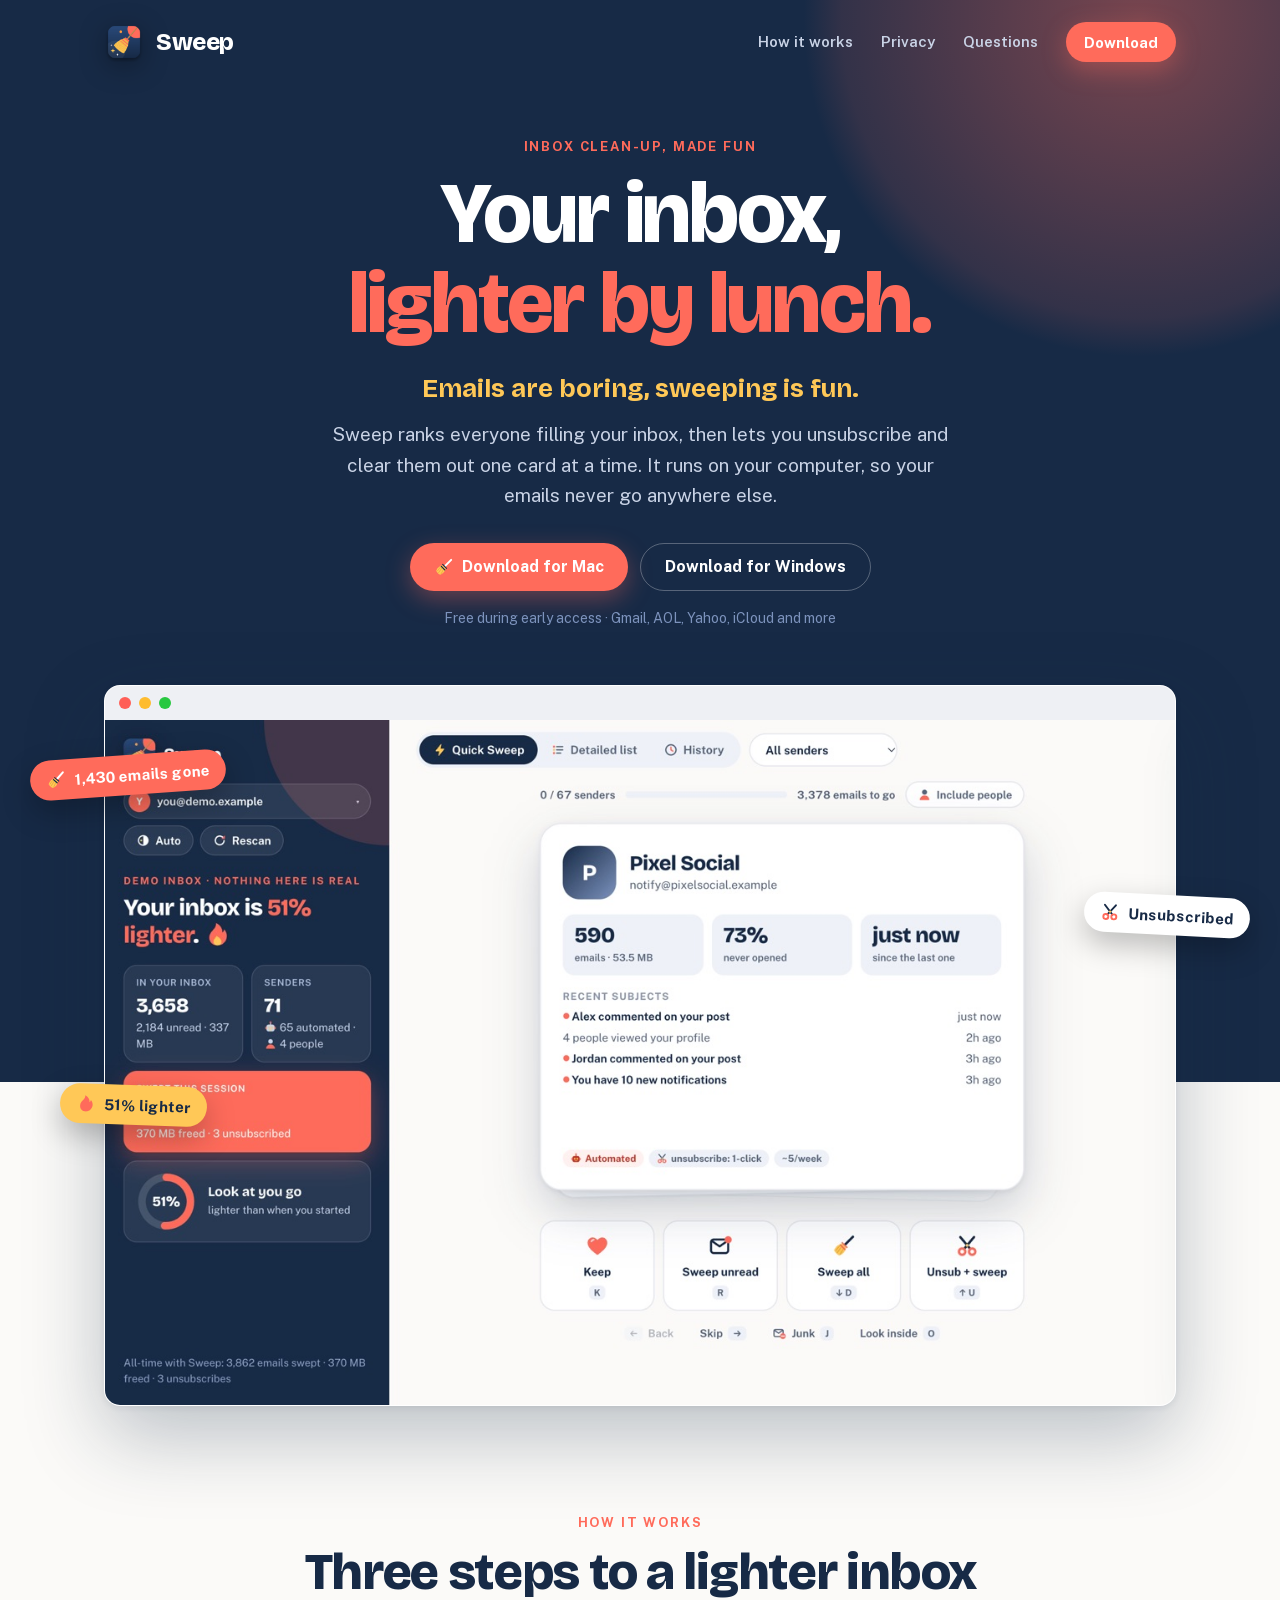
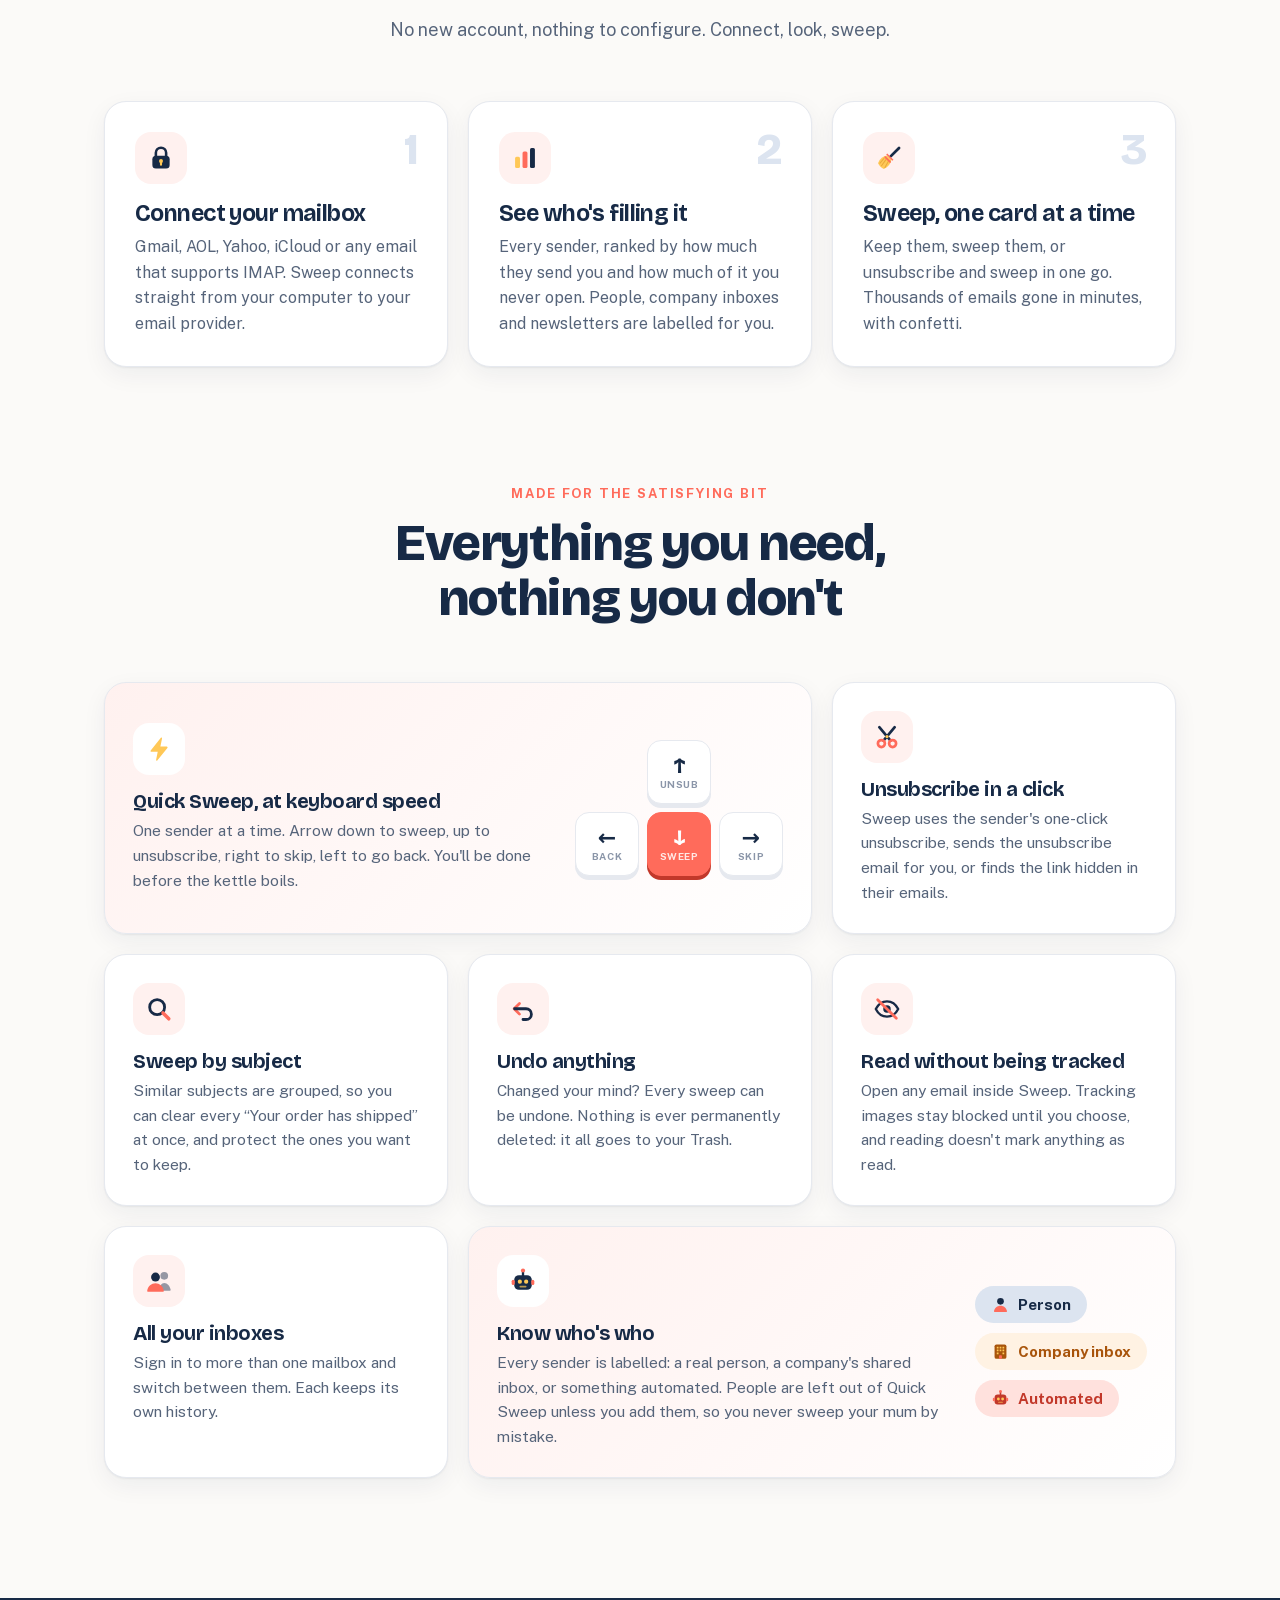
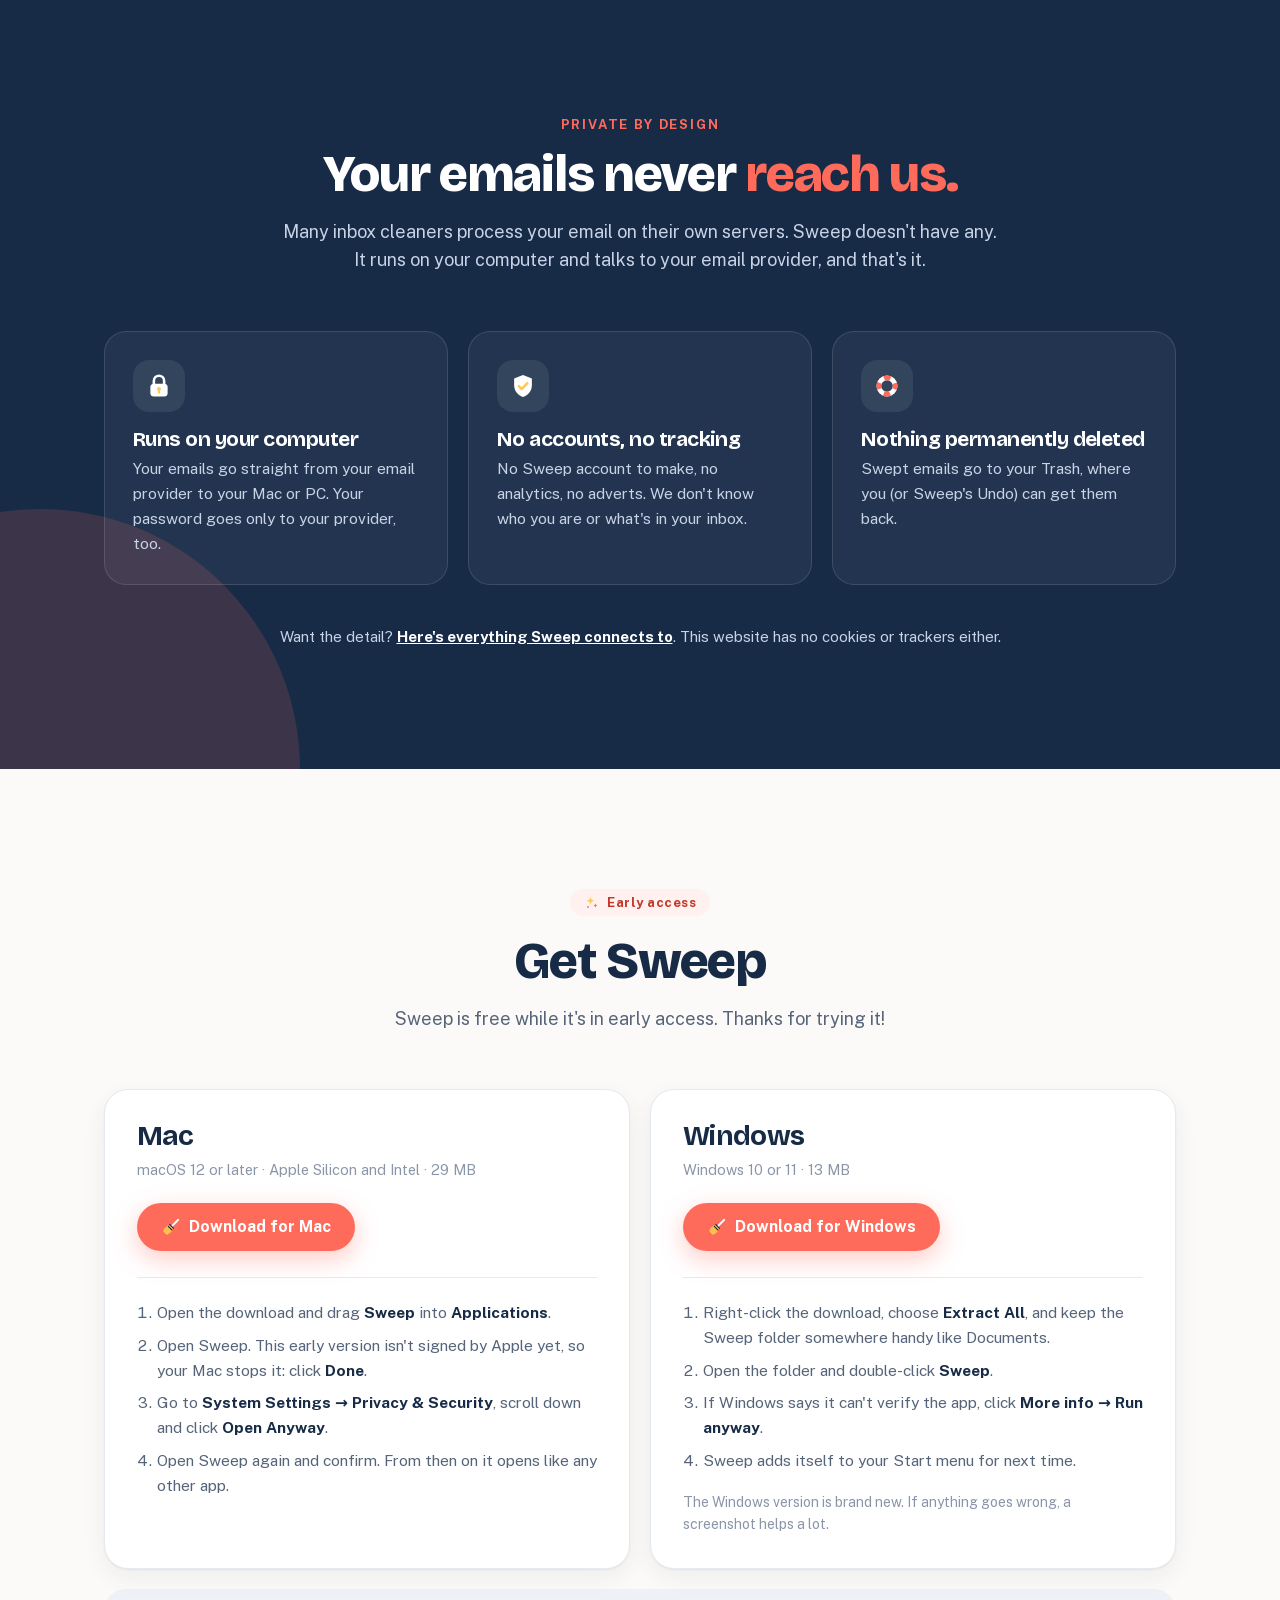
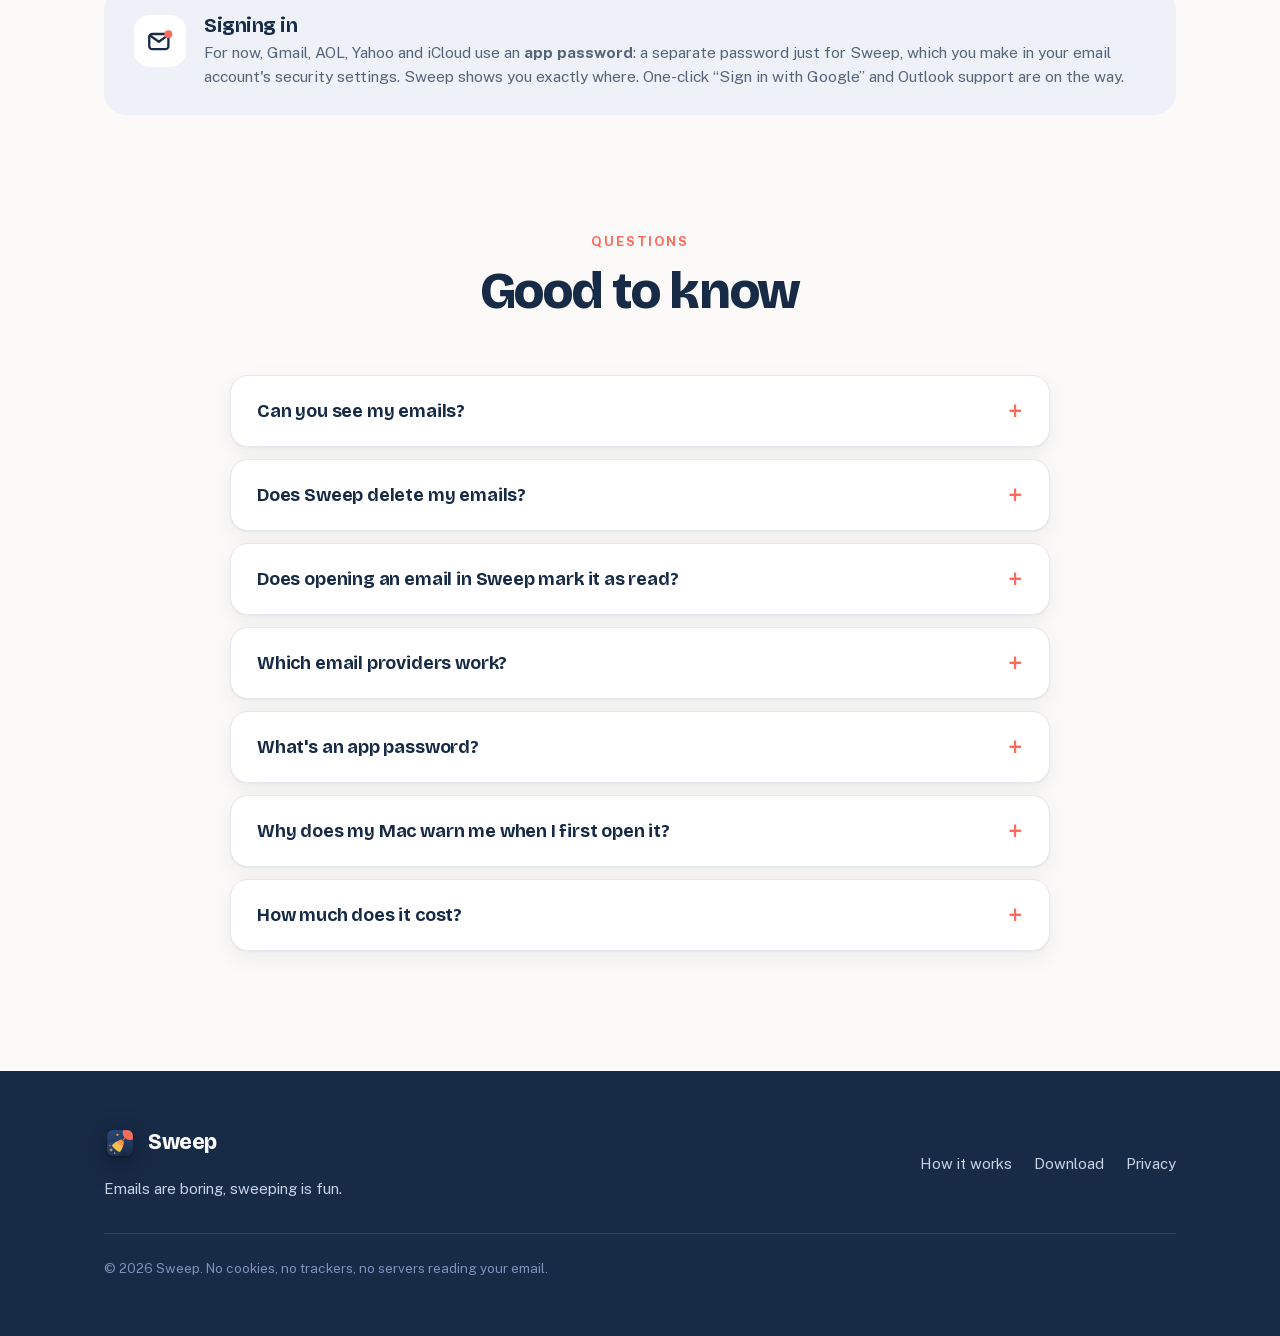
==== index.html @ 18b11978 "Add files via upload" ====
<!doctype html>
<html lang="en">
<head>
<meta charset="utf-8">
<meta name="viewport" content="width=device-width, initial-scale=1">
<title>Sweep · Inbox clean-up, made fun</title>
<meta name="description" content="Sweep ranks everyone filling your inbox, then lets you unsubscribe and clear them out one card at a time. It runs on your computer, so your emails never go anywhere else.">
<meta name="theme-color" content="#172A46">
<link rel="icon" href="favicon.png">
<link rel="stylesheet" href="styles.css">
</head>
<body>
<svg width="0" height="0" style="position:absolute" aria-hidden="true">
<symbol id="i-logo" viewBox="100 100 824 824">
  <defs><linearGradient id="lg-bg" x1="0" y1="0" x2="0" y2="1"><stop offset="0" stop-color="#2A4A7A"/><stop offset="1" stop-color="#172A46"/></linearGradient>
  <clipPath id="lg-tile"><rect x="100" y="100" width="824" height="824" rx="185"/></clipPath></defs>
  <g clip-path="url(#lg-tile)">
    <rect x="100" y="100" width="824" height="824" fill="url(#lg-bg)"/>
    <circle cx="835" cy="179" r="235" fill="#FF6B5B"/><circle cx="430" cy="249" r="35" fill="#FF9A3C"/>
    <circle cx="290" cy="734" r="260" fill="#fff" fill-opacity=".06"/>
    <g transform="translate(515 534) rotate(40) scale(1 -1)">
      <rect x="-17" y="90" width="34" height="430" rx="17" fill="#C98A55"/><rect x="4" y="90" width="13" height="430" rx="6" fill="#000" fill-opacity=".12"/>
      <clipPath id="lg-head"><path d="M-62 100 L62 100 C120 40 165 -100 165 -215 C60 -245 -60 -245 -165 -215 C-165 -100 -120 40 -62 100Z"/></clipPath>
      <path d="M-62 100 L62 100 C120 40 165 -100 165 -215 C60 -245 -60 -245 -165 -215 C-165 -100 -120 40 -62 100Z" fill="#FFC857"/>
      <g clip-path="url(#lg-head)"><g stroke="#E8A93A" stroke-width="7"><path d="M-52.5 100 L-172.5 -240"/><path d="M-42 100 L-138 -240"/><path d="M-31.5 100 L-103.5 -240"/><path d="M-21 100 L-69 -240"/><path d="M-10.5 100 L-34.5 -240"/><path d="M0 100 L0 -240"/><path d="M10.5 100 L34.5 -240"/><path d="M21 100 L69 -240"/><path d="M31.5 100 L103.5 -240"/><path d="M42 100 L138 -240"/><path d="M52.5 100 L172.5 -240"/></g>
        <rect x="-200" y="20" width="400" height="26" fill="#FF6B5B"/><rect x="-200" y="-30" width="400" height="14" fill="#FF6B5B"/></g>
      <rect x="-70" y="88" width="140" height="44" rx="14" fill="#FF6B5B"/>
    </g>
    <path d="M228 674 L243.6 718.4 L288 734 L243.6 749.6 L228 794 L212.4 749.6 L168 734 L212.4 718.4Z" fill="#FFC857"/><path d="M345 802 L353.32 825.68 L377 834 L353.32 842.32 L345 866 L336.68 842.32 L313 834 L336.68 825.68Z" fill="#fff"/><path d="M190 568 L196.76 587.24 L216 594 L196.76 600.76 L190 620 L183.24 600.76 L164 594 L183.24 587.24Z" fill="#FFE1DD"/>
  </g>
</symbol>
<symbol id="i-broom" viewBox="0 0 24 24"><path d="M20.6 3.4 13.4 10.6" stroke="currentColor" stroke-width="2.4" fill="none" stroke-linecap="round" stroke-linejoin="round"/><path style="fill:var(--ic-b,#FFC857)" d="M10.4 9.9 14.1 13.6C13.6 16.9 11.4 19.9 7.6 21.4 5.4 20.3 3.7 18.6 2.6 16.4 4.1 12.6 7.1 10.4 10.4 9.9Z"/><path d="M9.2 13.6 5.6 18.6M11.4 14.9 8.5 20.2M7.6 12.4 4.3 16.4" stroke="#E8A93A" stroke-width=".9" fill="none" stroke-linecap="round" stroke-linejoin="round"/><path d="M8.8 11.3 12.9 15.4" style="stroke:var(--ic-a,#FF6B5B)" stroke-width="1.5" fill="none" stroke-linecap="round" stroke-linejoin="round"/><path style="fill:var(--ic-a,#FF6B5B)" style="stroke:var(--ic-a,#FF6B5B)" stroke-width="1" stroke-linejoin="round" d="M9.6 9.1 10.5 8.2 15.8 13.5 14.9 14.4Z"/></symbol>
<symbol id="i-scissors" viewBox="0 0 24 24"><path d="M5.4 3.6 15 15.1M18.6 3.6 9 15.1" stroke="currentColor" stroke-width="2.3" fill="none" stroke-linecap="round" stroke-linejoin="round"/><circle cx="7.2" cy="17.6" r="3" style="stroke:var(--ic-a,#FF6B5B)" stroke-width="2.3" fill="none"/><circle cx="16.8" cy="17.6" r="3" style="stroke:var(--ic-a,#FF6B5B)" stroke-width="2.3" fill="none"/><circle cx="12" cy="11.6" r="1.4" style="fill:var(--ic-b,#FFC857)"/></symbol>
<symbol id="i-heart" viewBox="0 0 24 24"><path style="fill:var(--ic-a,#FF6B5B)" d="M12 20.6c-.3 0-.6-.1-.8-.3C6.4 16.5 2.6 13.4 2.6 9.1 2.6 6.3 4.7 4 7.4 4c1.8 0 3.4 1 4.6 2.6C13.2 5 14.8 4 16.6 4c2.7 0 4.8 2.3 4.8 5.1 0 4.3-3.8 7.4-8.6 11.2-.2.2-.5.3-.8.3z"/><path d="M6.2 7.8c.5-.9 1.3-1.5 2.3-1.6" stroke="#fff" stroke-opacity=".75" stroke-width="1.6" fill="none" stroke-linecap="round" stroke-linejoin="round"/></symbol>
<symbol id="i-unread" viewBox="0 0 24 24"><rect x="2.8" y="6" width="16.4" height="13" rx="2.6" fill="none" stroke="currentColor" stroke-width="2"/><path d="M3.6 7.4 11 12.6l7.4-5.2" stroke="currentColor" stroke-width="2" fill="none" stroke-linecap="round" stroke-linejoin="round"/><circle cx="19.2" cy="6.2" r="3.4" style="fill:var(--ic-a,#FF6B5B)"/></symbol>
<symbol id="i-shield" viewBox="0 0 24 24"><path fill="currentColor" d="M12 2.6l7.6 2.9v5.9c0 4.7-3.2 8.6-7.6 10-4.4-1.4-7.6-5.3-7.6-10V5.5z"/><path d="M8.4 12.1l2.5 2.5 4.8-5" style="stroke:var(--ic-b,#FFC857)" stroke-width="2.2" fill="none" stroke-linecap="round" stroke-linejoin="round"/></symbol>
<symbol id="i-pin" viewBox="0 0 24 24"><path d="M11 13 4.2 19.8" stroke="currentColor" stroke-width="2.4" fill="none" stroke-linecap="round" stroke-linejoin="round"/><circle cx="15" cy="9" r="5.6" style="fill:var(--ic-a,#FF6B5B)"/><circle cx="13.2" cy="7.2" r="1.6" fill="#fff" fill-opacity=".6"/></symbol>
<symbol id="i-robot" viewBox="0 0 24 24"><path d="M12 3.6v3.4" stroke="currentColor" stroke-width="2" fill="none" stroke-linecap="round" stroke-linejoin="round"/><circle cx="12" cy="3" r="1.8" style="fill:var(--ic-a,#FF6B5B)"/><rect x="4.5" y="7" width="15" height="12.6" rx="4" fill="currentColor"/><circle cx="9.3" cy="12.6" r="1.8" style="fill:var(--ic-b,#FFC857)"/><circle cx="14.7" cy="12.6" r="1.8" style="fill:var(--ic-b,#FFC857)"/><rect x="9" y="16" width="6" height="1.5" rx=".75" style="fill:var(--ic-b,#FFC857)" opacity=".7"/><rect x="2.3" y="11" width="2.6" height="4.4" rx="1.3" style="fill:var(--ic-a,#FF6B5B)"/><rect x="19.1" y="11" width="2.6" height="4.4" rx="1.3" style="fill:var(--ic-a,#FF6B5B)"/></symbol>
<symbol id="i-building" viewBox="0 0 24 24"><rect x="4.5" y="3" width="15" height="18.2" rx="2.4" fill="currentColor"/><path style="fill:var(--ic-b,#FFC857)" d="M7.3 6h2.2v2.2H7.3zM10.9 6h2.2v2.2h-2.2zM14.5 6h2.2v2.2h-2.2zM7.3 9.6h2.2v2.2H7.3zM10.9 9.6h2.2v2.2h-2.2zM14.5 9.6h2.2v2.2h-2.2zM7.3 13.2h2.2v2.2H7.3zM14.5 13.2h2.2v2.2h-2.2z"/><rect x="10.2" y="16.6" width="3.6" height="4.6" rx="1" style="fill:var(--ic-a,#FF6B5B)"/></symbol>
<symbol id="i-person" viewBox="0 0 24 24"><circle cx="12" cy="8" r="4.2" fill="currentColor"/><path style="fill:var(--ic-a,#FF6B5B)" d="M3.8 20.3c.8-4.1 4.1-6.8 8.2-6.8s7.4 2.7 8.2 6.8a.9.9 0 0 1-.9 1.1H4.7a.9.9 0 0 1-.9-1.1z"/></symbol>
<symbol id="i-people" viewBox="0 0 24 24"><circle cx="16.5" cy="7.6" r="3.3" fill="currentColor" opacity=".45"/><path fill="currentColor" opacity=".45" d="M11.8 19.6c.6-3.4 2.4-5.9 4.7-5.9 2.7 0 4.9 2.5 5.5 5.9.1.4-.2.8-.6.8h-9c-.4 0-.7-.4-.6-.8z"/><circle cx="9" cy="8.6" r="3.8" fill="currentColor"/><path style="fill:var(--ic-a,#FF6B5B)" d="M1.9 20.3c.7-3.8 3.6-6.3 7.1-6.3s6.4 2.5 7.1 6.3c.1.5-.3.9-.8.9H2.7c-.5 0-.9-.4-.8-.9z"/></symbol>
<symbol id="i-bolt" viewBox="0 0 24 24"><path style="fill:var(--ic-b,#FFC857)" d="M13.6 2.4 4.9 13.2c-.4.5 0 1.2.6 1.2h5.4l-1.4 7c-.1.6.6.9 1 .5l8.7-10.8c.4-.5 0-1.2-.6-1.2h-5.4l1.4-7c.1-.6-.6-.9-1-.5z"/></symbol>
<symbol id="i-list" viewBox="0 0 24 24"><circle cx="5" cy="6.5" r="1.8" style="fill:var(--ic-a,#FF6B5B)"/><circle cx="5" cy="12" r="1.8" style="fill:var(--ic-b,#FFC857)"/><circle cx="5" cy="17.5" r="1.8" style="fill:var(--ic-a,#FF6B5B)"/><path d="M9.4 6.5h10.4M9.4 12h10.4M9.4 17.5h7" stroke="currentColor" stroke-width="2.2" fill="none" stroke-linecap="round" stroke-linejoin="round"/></symbol>
<symbol id="i-clock" viewBox="0 0 24 24"><circle cx="12" cy="12" r="8.6" fill="none" stroke="currentColor" stroke-width="2.2"/><path d="M12 7.2V12l3.4 2.2" style="stroke:var(--ic-a,#FF6B5B)" stroke-width="2.2" fill="none" stroke-linecap="round" stroke-linejoin="round"/></symbol>
<symbol id="i-eye" viewBox="0 0 24 24"><path d="M2.4 12C4.6 7.6 8 5.4 12 5.4s7.4 2.2 9.6 6.6c-2.2 4.4-5.6 6.6-9.6 6.6S4.6 16.4 2.4 12z" fill="none" stroke="currentColor" stroke-width="2" stroke-linejoin="round"/><circle cx="12" cy="12" r="3.4" style="fill:var(--ic-a,#FF6B5B)"/><circle cx="13.1" cy="10.9" r="1" fill="#fff"/></symbol>
<symbol id="i-eyeoff" viewBox="0 0 24 24"><path d="M2.4 12C4.6 7.6 8 5.4 12 5.4s7.4 2.2 9.6 6.6c-2.2 4.4-5.6 6.6-9.6 6.6S4.6 16.4 2.4 12z" fill="none" stroke="currentColor" stroke-width="2" stroke-linejoin="round"/><circle cx="12" cy="12" r="3.2" fill="currentColor"/><path d="M4 4l16 16" style="stroke:var(--ic-a,#FF6B5B)" stroke-width="2.4" fill="none" stroke-linecap="round" stroke-linejoin="round"/></symbol>
<symbol id="i-clip" viewBox="0 0 24 24"><path d="M15.5 6.5 8.4 13.6a2.2 2.2 0 0 0 3.1 3.1l7.4-7.4a4.2 4.2 0 0 0-5.9-5.9L5.4 11a6.2 6.2 0 0 0 8.8 8.8l5.6-5.6" stroke="currentColor" stroke-width="2" fill="none" stroke-linecap="round" stroke-linejoin="round"/></symbol>
<symbol id="i-lock" viewBox="0 0 24 24"><path d="M7.6 10.4V7.6a4.4 4.4 0 0 1 8.8 0v2.8" fill="none" stroke="currentColor" stroke-width="2.2"/><rect x="4.6" y="10" width="14.8" height="11" rx="3" fill="currentColor"/><circle cx="12" cy="14.6" r="1.7" style="fill:var(--ic-b,#FFC857)"/><path d="M12 15.6v2.2" style="stroke:var(--ic-b,#FFC857)" stroke-width="1.8" fill="none" stroke-linecap="round" stroke-linejoin="round"/></symbol>
<symbol id="i-alert" viewBox="0 0 24 24"><path style="fill:var(--ic-a,#FF6B5B)" d="M10.4 3.6a1.85 1.85 0 0 1 3.2 0l8.2 14.6a1.85 1.85 0 0 1-1.6 2.8H3.8a1.85 1.85 0 0 1-1.6-2.8z"/><path d="M12 9v4.6" stroke="#fff" stroke-width="2.2" fill="none" stroke-linecap="round" stroke-linejoin="round"/><circle cx="12" cy="17.1" r="1.25" fill="#fff"/></symbol>
<symbol id="i-trophy" viewBox="0 0 24 24"><path d="M7 5.2H4.6v1.6A3.4 3.4 0 0 0 7.6 10.2M17 5.2h2.4v1.6a3.4 3.4 0 0 1-3 3.4" style="stroke:var(--ic-b,#FFC857)" stroke-width="1.9" fill="none" stroke-linecap="round" stroke-linejoin="round"/><path style="fill:var(--ic-b,#FFC857)" d="M7 3.5h10v5.2a5 5 0 0 1-10 0z"/><path style="fill:var(--ic-a,#FF6B5B)" d="M12 4.9l.9 1.8 2 .3-1.4 1.4.3 2-1.8-.9-1.8.9.3-2-1.4-1.4 2-.3z"/><path d="M12 13.7v3.4" stroke="currentColor" stroke-width="2.2"/><rect x="7.6" y="17" width="8.8" height="3.8" rx="1.4" fill="currentColor"/></symbol>
<symbol id="i-sparkles" viewBox="0 0 24 24"><path style="fill:var(--ic-b,#FFC857)" d="M10 2.6c.5 3.9 2.3 5.7 6.2 6.2-3.9.5-5.7 2.3-6.2 6.2-.5-3.9-2.3-5.7-6.2-6.2 3.9-.5 5.7-2.3 6.2-6.2z"/><path style="fill:var(--ic-a,#FF6B5B)" d="M17.6 12.6c.3 2.2 1.3 3.2 3.5 3.5-2.2.3-3.2 1.3-3.5 3.5-.3-2.2-1.3-3.2-3.5-3.5 2.2-.3 3.2-1.3 3.5-3.5z"/><circle cx="6.2" cy="18.6" r="1.6" fill="currentColor" opacity=".55"/></symbol>
<symbol id="i-search" viewBox="0 0 24 24"><circle cx="10.4" cy="10.4" r="6.4" fill="none" stroke="currentColor" stroke-width="2.4"/><path d="M15.4 15.4 20.4 20.4" style="stroke:var(--ic-a,#FF6B5B)" stroke-width="3" fill="none" stroke-linecap="round" stroke-linejoin="round"/></symbol>
<symbol id="i-flame" viewBox="0 0 24 24"><path style="fill:var(--ic-a,#FF6B5B)" d="M12 21.6c-4 0-7-2.8-7-6.6 0-3.1 1.8-5 3.4-6.8 1.5-1.6 2.6-3.3 2.4-5.8 3.4 1.6 5.6 4.6 5.4 8.1.9-.6 1.4-1.6 1.5-2.7 1.5 1.5 2.3 3.6 2.3 5.7 0 4.3-3.2 8.1-8 8.1z"/><path style="fill:var(--ic-b,#FFC857)" d="M12 21.6c-2 0-3.4-1.4-3.4-3.2 0-2 1.6-3.1 2.6-4.9 2 1 4.2 2.8 4.2 5 0 1.8-1.4 3.1-3.4 3.1z"/></symbol>
<symbol id="i-chart" viewBox="0 0 24 24"><rect x="3.5" y="11" width="4.2" height="9.5" rx="1.3" style="fill:var(--ic-b,#FFC857)"/><rect x="9.9" y="6.5" width="4.2" height="14" rx="1.3" style="fill:var(--ic-a,#FF6B5B)"/><rect x="16.3" y="3.5" width="4.2" height="17" rx="1.3" fill="currentColor"/></symbol>
<symbol id="i-lifebuoy" viewBox="0 0 24 24"><circle cx="12" cy="12" r="7" fill="none" stroke="currentColor" stroke-width="4"/><circle cx="12" cy="12" r="7" fill="none" style="stroke:var(--ic-a,#FF6B5B)" stroke-width="4" stroke-dasharray="5.5 5.5" stroke-dashoffset="2.75"/></symbol>
<symbol id="i-sun" viewBox="0 0 24 24"><circle cx="12" cy="12" r="4.4" style="fill:var(--ic-b,#FFC857)"/><path d="M12 2.6v2.2M12 19.2v2.2M2.6 12h2.2M19.2 12h2.2M5.4 5.4l1.5 1.5M17.1 17.1l1.5 1.5M5.4 18.6l1.5-1.5M17.1 6.9l1.5-1.5" style="stroke:var(--ic-b,#FFC857)" stroke-width="2" fill="none" stroke-linecap="round" stroke-linejoin="round"/></symbol>
<symbol id="i-moon" viewBox="0 0 24 24"><path fill="currentColor" d="M20.2 14.6A8.6 8.6 0 0 1 9.4 3.8a8.6 8.6 0 1 0 10.8 10.8z"/><circle cx="16.8" cy="5.4" r="1.2" style="fill:var(--ic-b,#FFC857)"/><circle cx="20" cy="9" r=".9" style="fill:var(--ic-b,#FFC857)"/></symbol>
<symbol id="i-auto" viewBox="0 0 24 24"><circle cx="12" cy="12" r="8" fill="none" stroke="currentColor" stroke-width="2"/><path d="M12 4a8 8 0 0 1 0 16z" fill="currentColor"/><circle cx="8.6" cy="12" r="1.6" style="fill:var(--ic-b,#FFC857)"/></symbol>
<symbol id="i-refresh" viewBox="0 0 24 24"><path d="M19.4 12a7.4 7.4 0 1 1-2.2-5.3" stroke="currentColor" stroke-width="2.2" fill="none" stroke-linecap="round" stroke-linejoin="round"/><path style="fill:var(--ic-a,#FF6B5B)" d="M20.6 3.4v6h-6z"/></symbol>
<symbol id="i-junk" viewBox="0 0 24 24"><rect x="2.6" y="5.4" width="15.4" height="12" rx="2.4" fill="none" stroke="currentColor" stroke-width="2"/><path d="M3.4 6.8 10.3 11.6l6.9-4.8" stroke="currentColor" stroke-width="2" fill="none" stroke-linecap="round" stroke-linejoin="round"/><circle cx="17.6" cy="16.6" r="4.8" style="fill:var(--ic-a,#FF6B5B)"/><path d="M15.3 16.6h4.6" stroke="#fff" stroke-width="2" fill="none" stroke-linecap="round" stroke-linejoin="round"/></symbol>
<symbol id="i-undo" viewBox="0 0 24 24"><path d="M9 7.2 4.4 11.8 9 16.4" style="stroke:var(--ic-a,#FF6B5B)" stroke-width="2.4" fill="none" stroke-linecap="round" stroke-linejoin="round"/><path d="M4.8 11.8h9.8a4.6 4.6 0 0 1 0 9.2H12" stroke="currentColor" stroke-width="2.4" fill="none" stroke-linecap="round" stroke-linejoin="round"/></symbol>
<symbol id="i-file" viewBox="0 0 24 24"><path fill="currentColor" d="M6.4 2.6h7.4l5 5v12.2a1.8 1.8 0 0 1-1.8 1.8H6.4a1.8 1.8 0 0 1-1.8-1.8V4.4a1.8 1.8 0 0 1 1.8-1.8z"/><path style="fill:var(--ic-b,#FFC857)" d="M13.8 2.6v3.8a1.2 1.2 0 0 0 1.2 1.2h3.8z"/><path d="M8 12.4h8M8 15.8h5.6" style="stroke:var(--ic-b,#FFC857)" stroke-width="1.8" fill="none" stroke-linecap="round" stroke-linejoin="round"/></symbol>
</svg>

<header class="hero">
  <nav class="wrap nav" aria-label="Main">
    <a class="brand" href="./"><img src="app-icon.png" alt="" width="40" height="40">Sweep</a>
    <div class="nav-links">
      <a href="#how">How it works</a>
      <a href="#privacy">Privacy</a>
      <a href="#questions">Questions</a>
      <a class="btn coral small" href="#download">Download</a>
    </div>
  </nav>
  <div class="wrap hero-copy">
    <div class="eyebrow">Inbox clean-up, made fun</div>
    <h1>Your inbox,<br><em>lighter by lunch.</em></h1>
    <p class="tagline">Emails are boring, sweeping is fun.</p>
    <p class="lede">Sweep ranks everyone filling your inbox, then lets you unsubscribe and clear them out one card at a time. It runs on your computer, so your emails never go anywhere else.</p>
    <div class="cta">
      <a class="btn coral big" href="#download"><svg class="ic" aria-hidden="true"><use href="#i-broom"/></svg> Download for Mac</a>
      <a class="btn ghost big" href="#download">Download for Windows</a>
    </div>
    <p class="fine">Free during early access · Gmail, AOL, Yahoo, iCloud and more</p>
  </div>
</header>

<div class="shot-section">
  <div class="wrap">
    <figure class="window">
      <div class="window-bar" aria-hidden="true"><i></i><i></i><i></i></div>
      <img src="quick-sweep.jpg" srcset="quick-sweep.jpg 1280w, quick-sweep-2x.jpg 2560w" sizes="(min-width: 1136px) 1088px, calc(100vw - 32px)"
           width="1280" height="820" alt="Sweep's Quick Sweep screen showing one sender, Pixel Social, with 590 emails and buttons to keep, sweep unread, sweep all, or unsubscribe and sweep. The sidebar shows the demo inbox is 51% lighter.">
    </figure>
  </div>
  <span class="sticker s1" aria-hidden="true"><svg class="ic"><use href="#i-broom"/></svg> 1,430 emails gone</span>
  <span class="sticker s2" aria-hidden="true"><svg class="ic"><use href="#i-scissors"/></svg> Unsubscribed</span>
  <span class="sticker s3" aria-hidden="true"><svg class="ic"><use href="#i-flame"/></svg> 51% lighter</span>
</div>

<section id="how" class="after-shot">
  <div class="wrap">
    <div class="section-head">
      <div class="eyebrow">How it works</div>
      <h2>Three steps to a lighter inbox</h2>
      <p>No new account, nothing to configure. Connect, look, sweep.</p>
    </div>
    <div class="steps">
      <div class="step">
        <div class="badge-ic"><svg class="ic" aria-hidden="true"><use href="#i-lock"/></svg></div>
        <h3>Connect your mailbox</h3>
        <p>Gmail, AOL, Yahoo, iCloud or any email that supports IMAP. Sweep connects straight from your computer to your email provider.</p>
      </div>
      <div class="step">
        <div class="badge-ic"><svg class="ic" aria-hidden="true"><use href="#i-chart"/></svg></div>
        <h3>See who's filling it</h3>
        <p>Every sender, ranked by how much they send you and how much of it you never open. People, company inboxes and newsletters are labelled for you.</p>
      </div>
      <div class="step">
        <div class="badge-ic"><svg class="ic" aria-hidden="true"><use href="#i-broom"/></svg></div>
        <h3>Sweep, one card at a time</h3>
        <p>Keep them, sweep them, or unsubscribe and sweep in one go. Thousands of emails gone in minutes, with confetti.</p>
      </div>
    </div>
  </div>
</section>

<section class="flush">
  <div class="wrap">
    <div class="section-head">
      <div class="eyebrow">Made for the satisfying bit</div>
      <h2>Everything you need, nothing you don't</h2>
    </div>
    <div class="features">
      <div class="feature wide">
        <div>
          <div class="badge-ic"><svg class="ic" aria-hidden="true"><use href="#i-bolt"/></svg></div>
          <h3>Quick Sweep, at keyboard speed</h3>
          <p>One sender at a time. Arrow down to sweep, up to unsubscribe, right to skip, left to go back. You'll be done before the kettle boils.</p>
        </div>
        <div class="keys" aria-label="Keyboard shortcuts: up to unsubscribe, left to go back, down to sweep, right to skip">
          <span class="key up">↑<small>Unsub</small></span>
          <span class="key left">←<small>Back</small></span>
          <span class="key down">↓<small>Sweep</small></span>
          <span class="key right">→<small>Skip</small></span>
        </div>
      </div>
      <div class="feature">
        <div class="badge-ic"><svg class="ic" aria-hidden="true"><use href="#i-scissors"/></svg></div>
        <h3>Unsubscribe in a click</h3>
        <p>Sweep uses the sender's one-click unsubscribe, sends the unsubscribe email for you, or finds the link hidden in their emails.</p>
      </div>
      <div class="feature">
        <div class="badge-ic"><svg class="ic" aria-hidden="true"><use href="#i-search"/></svg></div>
        <h3>Sweep by subject</h3>
        <p>Similar subjects are grouped, so you can clear every “Your order has shipped” at once, and protect the ones you want to keep.</p>
      </div>
      <div class="feature">
        <div class="badge-ic"><svg class="ic" aria-hidden="true"><use href="#i-undo"/></svg></div>
        <h3>Undo anything</h3>
        <p>Changed your mind? Every sweep can be undone. Nothing is ever permanently deleted: it all goes to your Trash.</p>
      </div>
      <div class="feature">
        <div class="badge-ic"><svg class="ic" aria-hidden="true"><use href="#i-eyeoff"/></svg></div>
        <h3>Read without being tracked</h3>
        <p>Open any email inside Sweep. Tracking images stay blocked until you choose, and reading doesn't mark anything as read.</p>
      </div>
      <div class="feature">
        <div class="badge-ic"><svg class="ic" aria-hidden="true"><use href="#i-people"/></svg></div>
        <h3>All your inboxes</h3>
        <p>Sign in to more than one mailbox and switch between them. Each keeps its own history.</p>
      </div>
      <div class="feature wide">
        <div>
          <div class="badge-ic"><svg class="ic" aria-hidden="true"><use href="#i-robot"/></svg></div>
          <h3>Know who's who</h3>
          <p>Every sender is labelled: a real person, a company's shared inbox, or something automated. People are left out of Quick Sweep unless you add them, so you never sweep your mum by mistake.</p>
        </div>
        <div class="kinds" aria-hidden="true">
          <span class="kind k-person"><svg class="ic"><use href="#i-person"/></svg> Person</span>
          <span class="kind k-team"><svg class="ic"><use href="#i-building"/></svg> Company inbox</span>
          <span class="kind k-auto"><svg class="ic"><use href="#i-robot"/></svg> Automated</span>
        </div>
      </div>
    </div>
  </div>
</section>

<section id="privacy" class="band">
  <div class="wrap">
    <div class="section-head">
      <div class="eyebrow">Private by design</div>
      <h2>Your emails never <em>reach us.</em></h2>
      <p>Many inbox cleaners process your email on their own servers. Sweep doesn't have any. It runs on your computer and talks to your email provider, and that's it.</p>
    </div>
    <div class="promises">
      <div class="promise">
        <div class="badge-ic"><svg class="ic" aria-hidden="true"><use href="#i-lock"/></svg></div>
        <h3>Runs on your computer</h3>
        <p>Your emails go straight from your email provider to your Mac or PC. Your password goes only to your provider, too.</p>
      </div>
      <div class="promise">
        <div class="badge-ic"><svg class="ic" aria-hidden="true"><use href="#i-shield"/></svg></div>
        <h3>No accounts, no tracking</h3>
        <p>No Sweep account to make, no analytics, no adverts. We don't know who you are or what's in your inbox.</p>
      </div>
      <div class="promise">
        <div class="badge-ic"><svg class="ic" aria-hidden="true"><use href="#i-lifebuoy"/></svg></div>
        <h3>Nothing permanently deleted</h3>
        <p>Swept emails go to your Trash, where you (or Sweep's Undo) can get them back.</p>
      </div>
    </div>
    <p class="band-foot">Want the detail? <a href="privacy.html">Here's everything Sweep connects to</a>. This website has no cookies or trackers either.</p>
  </div>
</section>

<section id="download">
  <div class="wrap">
    <div class="section-head">
      <span class="early"><svg class="ic" aria-hidden="true"><use href="#i-sparkles"/></svg> Early access</span>
      <h2>Get Sweep</h2>
      <p>Sweep is free while it's in early access. Thanks for trying it!</p>
    </div>
    <div class="downloads">
      <div class="dl">
        <h3>Mac</h3>
        <p class="meta">macOS 12 or later · Apple Silicon and Intel · 29 MB</p>
        <a class="btn coral" href="https://github.com/Duncancmw99/sweep-website/releases/latest/download/Sweep.dmg" download><svg class="ic" aria-hidden="true"><use href="#i-broom"/></svg> Download for Mac</a>
        <ol>
          <li>Open the download and drag <b>Sweep</b> into <b>Applications</b>.</li>
          <li>Open Sweep. This early version isn't signed by Apple yet, so your Mac stops it: click <b>Done</b>.</li>
          <li>Go to <b>System Settings → Privacy &amp; Security</b>, scroll down and click <b>Open Anyway</b>.</li>
          <li>Open Sweep again and confirm. From then on it opens like any other app.</li>
        </ol>
      </div>
      <div class="dl">
        <h3>Windows</h3>
        <p class="meta">Windows 10 or 11 · 13 MB</p>
        <a class="btn coral" href="https://github.com/Duncancmw99/sweep-website/releases/latest/download/Sweep-Windows.zip" download><svg class="ic" aria-hidden="true"><use href="#i-broom"/></svg> Download for Windows</a>
        <ol>
          <li>Right-click the download, choose <b>Extract All</b>, and keep the Sweep folder somewhere handy like Documents.</li>
          <li>Open the folder and double-click <b>Sweep</b>.</li>
          <li>If Windows says it can't verify the app, click <b>More info → Run anyway</b>.</li>
          <li>Sweep adds itself to your Start menu for next time.</li>
        </ol>
        <p class="note">The Windows version is brand new. If anything goes wrong, a screenshot helps a lot.</p>
      </div>
    </div>
    <div class="signin">
      <div class="badge-ic"><svg class="ic" aria-hidden="true"><use href="#i-unread"/></svg></div>
      <div>
        <h3>Signing in</h3>
        <p>For now, Gmail, AOL, Yahoo and iCloud use an <b>app password</b>: a separate password just for Sweep, which you make in your email account's security settings. Sweep shows you exactly where. One-click “Sign in with Google” and Outlook support are on the way.</p>
      </div>
    </div>
  </div>
</section>

<section id="questions" class="flush">
  <div class="wrap">
    <div class="section-head">
      <div class="eyebrow">Questions</div>
      <h2>Good to know</h2>
    </div>
    <div class="faq">
      <details>
        <summary>Can you see my emails?</summary>
        <p>No. Sweep runs on your computer and connects straight to your email provider. There's no Sweep server for your emails to go to, so we never see them. <a href="privacy.html">Read exactly what Sweep connects to.</a></p>
      </details>
      <details>
        <summary>Does Sweep delete my emails?</summary>
        <p>It moves them to your Trash (or Junk, if you choose), never deletes them for good. Every sweep has an Undo button, and your email provider keeps Trash for a while after that too.</p>
      </details>
      <details>
        <summary>Does opening an email in Sweep mark it as read?</summary>
        <p>No. Emails stay exactly as they were, and tracking images stay blocked unless you choose to show them.</p>
      </details>
      <details>
        <summary>Which email providers work?</summary>
        <p>Gmail, AOL, Yahoo, iCloud, and any provider that supports IMAP (most do). Outlook and Hotmail are coming soon.</p>
      </details>
      <details>
        <summary>What's an app password?</summary>
        <p>A separate password your email provider makes just for one app, so Sweep never needs your main password. You can delete it any time to cut Sweep off. Sweep's sign-in screen links you to the right page for Gmail, AOL, Yahoo and iCloud.</p>
      </details>
      <details>
        <summary>Why does my Mac warn me when I first open it?</summary>
        <p>This early version isn't signed by Apple yet. That's coming before Sweep's full launch, and then it will open straight away like any other app.</p>
      </details>
      <details>
        <summary>How much does it cost?</summary>
        <p>Sweep is free during early access.</p>
      </details>
    </div>
  </div>
</section>

<footer>
  <div class="wrap">
    <div class="foot">
      <div>
        <a class="brand" href="./"><img src="app-icon.png" alt="" width="32" height="32">Sweep</a>
        <p class="foot-tag">Emails are boring, sweeping is fun.</p>
      </div>
      <nav class="foot-links" aria-label="Footer">
        <a href="#how">How it works</a>
        <a href="#download">Download</a>
        <a href="privacy.html">Privacy</a>
      </nav>
    </div>
    <p class="foot-fine">© 2026 Sweep. No cookies, no trackers, no servers reading your email.</p>
  </div>
</footer>
</body>
</html>
---- styles.css ----
/* Sweep's website: the app's Coral & Navy look. Fonts are local (SIL Open Font License); nothing loads from elsewhere. */
@font-face { font-family: 'Bricolage Grotesque'; font-weight: 600 800; font-display: swap; src: url(bricolage-grotesque-latin.woff2) format('woff2'); unicode-range: U+0000-00FF, U+0131, U+0152-0153, U+02BB-02BC, U+02C6, U+02DA, U+02DC, U+0304, U+0308, U+0329, U+2000-206F, U+20AC, U+2122, U+2191, U+2193, U+2212, U+2215, U+FEFF, U+FFFD; }
@font-face { font-family: 'Bricolage Grotesque'; font-weight: 600 800; font-display: swap; src: url(bricolage-grotesque-latin-ext.woff2) format('woff2'); unicode-range: U+0100-02BA, U+02BD-02C5, U+02C7-02CC, U+02CE-02D7, U+02DD-02FF, U+1D00-1DBF, U+1E00-1E9F, U+1EF2-1EFF, U+2020, U+20A0-20AB, U+20AD-20C4, U+2113, U+2C60-2C7F, U+A720-A7FF; }
@font-face { font-family: 'Public Sans'; font-weight: 400 700; font-display: swap; src: url(public-sans-latin.woff2) format('woff2'); unicode-range: U+0000-00FF, U+0131, U+0152-0153, U+02BB-02BC, U+02C6, U+02DA, U+02DC, U+0304, U+0308, U+0329, U+2000-206F, U+20AC, U+2122, U+2191, U+2193, U+2212, U+2215, U+FEFF, U+FFFD; }
@font-face { font-family: 'Public Sans'; font-weight: 400 700; font-display: swap; src: url(public-sans-latin-ext.woff2) format('woff2'); unicode-range: U+0100-02BA, U+02BD-02C5, U+02C7-02CC, U+02CE-02D7, U+02DD-02FF, U+1D00-1DBF, U+1E00-1E9F, U+1EF2-1EFF, U+2020, U+20A0-20AB, U+20AD-20C4, U+2113, U+2C60-2C7F, U+A720-A7FF; }

:root {
  --navy: #172A46; --navy-2: #24406B; --coral: #FF6B5B; --orange: #FF9A3C; --sun: #FFC857; --slate: #7D93BD;
  --coral-50: #FFF1EF; --coral-100: #FFE1DD; --coral-ink: #C2382A;
  --navy-50: #EEF2F8; --navy-100: #DCE4F0;
  --page: #FBFAF8; --card: #FFFFFF; --ink: #172A46; --soft: #56647A; --muted: #8A95A8; --rule: #E6E9EF;
  --band: #172A46; --band-ink: #C9D3E6;
  --shadow: 0 1px 2px rgba(23,42,70,.06), 0 8px 24px rgba(23,42,70,.06);
  --shadow-lg: 0 2px 6px rgba(23,42,70,.08), 0 30px 80px rgba(23,42,70,.28);
  --head: "Bricolage Grotesque", ui-rounded, system-ui, sans-serif;
  --body: "Public Sans", -apple-system, BlinkMacSystemFont, "Segoe UI", system-ui, sans-serif;
  color-scheme: light;
}
@media (prefers-color-scheme: dark) {
  :root {
    --page: #0F1828; --card: #16223A; --ink: #EEF2F8; --soft: #B7C2D6; --muted: #8C99B2; --rule: #25324D;
    --coral-50: #3A2028; --coral-100: #4A2630; --coral-ink: #FF8A7D; --navy-50: #1B2944; --navy-100: #24365A;
    --band: #13223A; --shadow: none; --shadow-lg: 0 30px 80px rgba(0,0,0,.55); color-scheme: dark;
  }
}

* { box-sizing: border-box; }
html { scroll-behavior: smooth; }
@media (prefers-reduced-motion: reduce) { html { scroll-behavior: auto; } *, *::before, *::after { animation: none !important; transition: none !important; } }
body { margin: 0; background: var(--page); color: var(--ink); font: 17px/1.6 var(--body); -webkit-font-smoothing: antialiased; overflow-x: hidden; }
h1, h2, h3 { font-family: var(--head); letter-spacing: -.025em; line-height: 1.05; margin: 0; text-wrap: balance; }
p { margin: 0; }
a { color: var(--coral-ink); }
img { max-width: 100%; display: block; }
.wrap { max-width: 1120px; margin: 0 auto; padding: 0 24px; }
.eyebrow { font: 700 13px/1 var(--body); letter-spacing: .14em; text-transform: uppercase; color: var(--coral); margin-bottom: 16px; }
.ic { width: 1.2em; height: 1.2em; flex: none; display: inline-block; vertical-align: -.24em; overflow: visible; }

/* buttons */
.btn { display: inline-flex; align-items: center; justify-content: center; gap: 8px; height: 48px; padding: 0 24px; border-radius: 999px;
  font: 700 16px/1 var(--body); text-decoration: none; white-space: nowrap; transition: transform .15s, box-shadow .15s, background .15s; }
.btn:hover { transform: translateY(-1px); }
.btn:focus-visible, a:focus-visible, summary:focus-visible { outline: 3px solid var(--sun); outline-offset: 3px; }
.btn.coral { background: var(--coral); color: #fff; box-shadow: 0 8px 24px rgba(255,107,91,.35); --ic-a: var(--navy); }
.btn.coral:hover { box-shadow: 0 12px 32px rgba(255,107,91,.45); }
.btn.ghost { color: #fff; border: 1.5px solid rgba(255,255,255,.28); }
.btn.ghost:hover { background: rgba(255,255,255,.08); }
.btn.small { height: 40px; padding: 0 18px; font-size: 15px; }
.btn .ic { width: 20px; height: 20px; vertical-align: 0; }

/* ---------- hero */
.hero { position: relative; background: var(--band); color: #fff; padding-bottom: 0; overflow: hidden; isolation: isolate; }
.hero::before { content: ""; position: absolute; z-index: -1; width: 680px; height: 680px; border-radius: 50%; right: -200px; top: -320px;
  background: radial-gradient(circle, rgba(255,107,91,.42), rgba(255,107,91,.12) 62%, transparent 70%); }
.nav { display: flex; align-items: center; justify-content: space-between; gap: 16px; height: 84px; }
.brand { display: inline-flex; align-items: center; gap: 12px; color: #fff; text-decoration: none; font: 800 24px/1 var(--head); letter-spacing: -.02em; }
.brand img { width: 40px; height: 40px; filter: drop-shadow(0 6px 14px rgba(0,0,0,.35)); }
.nav-links { display: flex; align-items: center; gap: 28px; }
.nav-links a:not(.btn) { color: var(--band-ink); text-decoration: none; font-weight: 600; font-size: 15px; }
.nav-links a:not(.btn):hover { color: #fff; }
.hero-copy { text-align: center; max-width: 868px; margin: 0 auto; padding-block: 56px; }
.hero h1 { font-size: clamp(44px, 7.4vw, 86px); font-weight: 800; }
.hero h1 em { font-style: normal; color: var(--coral); }
.tagline { font: 700 clamp(20px, 2.4vw, 26px)/1.3 var(--head); color: var(--sun); margin: 22px 0 14px; }
.lede { color: var(--band-ink); font-size: clamp(17px, 1.6vw, 19px); max-width: 640px; margin: 0 auto; }
.cta { display: flex; justify-content: center; flex-wrap: wrap; gap: 12px; margin-top: 32px; }
.fine { color: var(--slate); font-size: 14px; margin-top: 16px; }
/* the app, in a window, sitting across the edge of the navy */
.shot-section { position: relative; background: linear-gradient(to bottom, var(--band) 0 55%, var(--page) 55% 100%); }
.window { margin: 0 auto; max-width: 1088px; border-radius: 16px; overflow: hidden; background: #fff; box-shadow: var(--shadow-lg);
  border: 1px solid rgba(255,255,255,.14); }
.window-bar { height: 34px; background: #EEF0F4; display: flex; align-items: center; gap: 8px; padding: 0 14px; }
.window-bar i { width: 12px; height: 12px; border-radius: 50%; background: #FF5F57; }
.window-bar i:nth-child(2) { background: #FEBC2E; }
.window-bar i:nth-child(3) { background: #28C840; }
.window img { width: 100%; height: auto; }
/* little "just happened" stickers around the screenshot */
.sticker { position: absolute; z-index: 2; display: inline-flex; align-items: center; gap: 8px; padding: 10px 16px; border-radius: 999px;
  font: 700 15px/1 var(--body); box-shadow: 0 12px 30px rgba(0,0,0,.25); white-space: nowrap; animation: float 6s ease-in-out infinite; }
.sticker .ic { width: 20px; height: 20px; }
.sticker.s1 { background: var(--coral); color: #fff; left: max(0px, calc(50% - 610px)); top: 70px; transform: rotate(-4deg); --ic-a: var(--navy); }
.sticker.s2 { background: #fff; color: var(--navy); right: max(0px, calc(50% - 610px)); top: 210px; transform: rotate(3deg); animation-delay: -2s; }
.sticker.s3 { background: var(--sun); color: var(--navy); left: max(8px, calc(50% - 580px)); top: 400px; transform: rotate(2deg); animation-delay: -4s; --ic-b: var(--coral); }
@keyframes float { 0%, 100% { translate: 0 0; } 50% { translate: 0 -8px; } }

/* ---------- sections */
section { padding: 120px 0; }
section.flush { padding-top: 0; }
.after-shot { padding-top: 110px; }
.section-head { text-align: center; max-width: 720px; margin: 0 auto 56px; }
.section-head h2 { font-size: clamp(34px, 4.6vw, 52px); font-weight: 800; }
.section-head p { color: var(--soft); font-size: 18px; margin-top: 16px; }

.steps { display: grid; grid-template-columns: repeat(3, 1fr); gap: 20px; counter-reset: step; }
.step { background: var(--card); border: 1px solid var(--rule); border-radius: 22px; padding: 30px; box-shadow: var(--shadow); position: relative; }
.step::before { counter-increment: step; content: counter(step); position: absolute; top: 26px; right: 28px; font: 800 44px/1 var(--head); color: var(--navy-100); }
.step h3 { font-size: 23px; margin: 18px 0 8px; }
.step p { color: var(--soft); font-size: 16px; }
.badge-ic { width: 52px; height: 52px; border-radius: 16px; display: grid; place-items: center; background: var(--coral-50); color: var(--navy); }
.badge-ic .ic { width: 28px; height: 28px; }
@media (prefers-color-scheme: dark) { .badge-ic { color: #fff; } }

.features { display: grid; grid-template-columns: repeat(3, 1fr); gap: 20px; }
.feature { background: var(--card); border: 1px solid var(--rule); border-radius: 22px; padding: 28px; box-shadow: var(--shadow); }
.feature h3 { font-size: 20px; margin: 16px 0 6px; }
.feature p { color: var(--soft); font-size: 15.5px; }
.feature.wide { grid-column: span 2; display: grid; grid-template-columns: 1fr auto; align-items: center; gap: 24px;
  background: linear-gradient(135deg, var(--coral-50), var(--card)); }
.feature.wide .badge-ic { background: var(--card); }
.kinds { display: grid; gap: 10px; justify-items: start; }
.kind { display: inline-flex; align-items: center; gap: 8px; padding: 9px 16px; border-radius: 999px; font: 700 15px/1 var(--body); }
.kind .ic { width: 19px; height: 19px; }
.k-person { background: var(--navy-100); color: var(--ink); }
.k-team { background: #FFF2E3; color: #A8540B; }
.k-auto { background: var(--coral-100); color: var(--coral-ink); }
@media (prefers-color-scheme: dark) { .k-team { background: #3A2A1A; color: #FFB46B; } }
.keys { display: grid; grid-template-columns: repeat(3, 64px); grid-template-rows: 64px 64px; gap: 8px; }
.key { display: grid; place-items: center; align-content: center; gap: 2px; border-radius: 14px; background: var(--card); border: 1.5px solid var(--rule);
  box-shadow: 0 4px 0 var(--rule); font: 800 22px/1 var(--head); color: var(--navy); }
.key small { font: 700 10px/1 var(--body); letter-spacing: .06em; text-transform: uppercase; color: var(--muted); }
.key.up { grid-column: 2; }
.key.left { grid-column: 1; grid-row: 2; }
.key.down { grid-column: 2; grid-row: 2; background: var(--coral); border-color: var(--coral); box-shadow: 0 4px 0 var(--coral-ink); color: #fff; }
.key.down small { color: rgba(255,255,255,.85); }
.key.right { grid-column: 3; grid-row: 2; }
@media (prefers-color-scheme: dark) { .key { color: var(--ink); } }

/* privacy band */
.band { background: var(--band); color: #fff; position: relative; overflow: hidden; isolation: isolate; }
.band::before { content: ""; position: absolute; z-index: -1; width: 520px; height: 520px; border-radius: 50%; left: -220px; bottom: -260px; background: rgba(255,107,91,.16); }
.band .section-head p { color: var(--band-ink); }
.band h2 em { font-style: normal; color: var(--coral); }
.promises { display: grid; grid-template-columns: repeat(3, 1fr); gap: 20px; }
.promise { border-radius: 22px; padding: 28px; background: rgba(255,255,255,.05); border: 1px solid rgba(255,255,255,.12); }
.promise .badge-ic { background: rgba(255,255,255,.08); color: #fff; }
.promise h3 { font-size: 21px; margin: 16px 0 6px; }
.promise p { color: var(--band-ink); font-size: 15.5px; }
.band-foot { text-align: center; margin-top: 40px; color: var(--band-ink); font-size: 15px; }
.band-foot a { color: #fff; font-weight: 700; }

/* download */
.early { display: inline-flex; align-items: center; gap: 8px; padding: 6px 14px; border-radius: 999px; background: var(--coral-50); color: var(--coral-ink);
  font: 700 13px/1.2 var(--body); letter-spacing: .04em; margin-bottom: 18px; }
.downloads { display: grid; grid-template-columns: 1fr 1fr; gap: 20px; }
.dl { background: var(--card); border: 1px solid var(--rule); border-radius: 24px; padding: 32px; box-shadow: var(--shadow); display: flex; flex-direction: column; }
.dl h3 { font-size: 28px; }
.dl .meta { color: var(--muted); font-size: 14.5px; margin: 6px 0 22px; }
.dl .btn { align-self: flex-start; }
.dl ol { margin: 26px 0 0; padding: 22px 0 0 20px; border-top: 1px solid var(--rule); color: var(--soft); font-size: 15.5px; display: grid; gap: 8px; }
.dl ol b { color: var(--ink); }
.dl .note { margin-top: auto; padding-top: 18px; color: var(--muted); font-size: 14px; }
.signin { margin-top: 20px; display: flex; gap: 18px; align-items: flex-start; background: var(--navy-50); border-radius: 22px; padding: 26px 30px; }
.signin .badge-ic { background: var(--card); flex: none; }
.signin h3 { font-size: 20px; margin-bottom: 4px; }
.signin p { color: var(--soft); font-size: 15.5px; }

/* questions */
.faq { max-width: 820px; margin: 0 auto; display: grid; gap: 12px; }
.faq details { background: var(--card); border: 1px solid var(--rule); border-radius: 18px; padding: 0 26px; box-shadow: var(--shadow); }
.faq summary { cursor: pointer; list-style: none; display: flex; justify-content: space-between; align-items: center; gap: 16px; padding: 22px 0;
  font: 700 18px/1.35 var(--head); letter-spacing: -.01em; }
.faq summary::-webkit-details-marker { display: none; }
.faq summary::after { content: "+"; font: 600 26px/1 var(--body); color: var(--coral); transition: transform .2s; }
.faq details[open] summary::after { transform: rotate(45deg); }
.faq details p { color: var(--soft); padding: 0 0 22px; font-size: 16px; }

/* footer */
footer { background: var(--band); color: var(--band-ink); padding: 56px 0; }
.foot { display: flex; justify-content: space-between; align-items: center; gap: 24px; flex-wrap: wrap; }
.foot .brand { font-size: 21px; }
.foot .brand img { width: 32px; height: 32px; }
.foot-tag { margin-top: 10px; font-size: 15px; }
.foot-links { display: flex; gap: 22px; flex-wrap: wrap; font-size: 15px; }
.foot-links a { color: var(--band-ink); text-decoration: none; }
.foot-links a:hover { color: #fff; }
.foot-fine { margin-top: 32px; padding-top: 24px; border-top: 1px solid rgba(255,255,255,.1); font-size: 13.5px; color: var(--slate); }

/* ---------- the privacy page */
.page-hero { background: var(--band); color: #fff; position: relative; overflow: hidden; isolation: isolate; }
.page-hero::before { content: ""; position: absolute; z-index: -1; width: 560px; height: 560px; border-radius: 50%; right: -180px; top: -300px;
  background: radial-gradient(circle, rgba(255,107,91,.4), transparent 70%); }
.page-hero .intro { max-width: 760px; padding: 48px 0 72px; }
.page-hero h1 { font-size: clamp(40px, 6vw, 64px); }
.page-hero .lede { margin: 18px 0 0; text-align: left; color: #fff; font-size: 20px; font-weight: 600; }
.doc { max-width: 820px; margin: 0 auto; padding: 72px 24px 110px; }
.doc h2 { font-size: 30px; margin: 56px 0 16px; }
.doc h2:first-child { margin-top: 0; }
.doc p, .doc li { color: var(--soft); }
.doc p + p { margin-top: 12px; }
.doc strong { color: var(--ink); }
.doc ul { padding-left: 22px; display: grid; gap: 8px; }
.table { overflow-x: auto; margin: 18px 0; border: 1px solid var(--rule); border-radius: 18px; background: var(--card); }
.doc table { width: 100%; border-collapse: collapse; font-size: 15.5px; min-width: 560px; }
.doc th, .doc td { text-align: left; vertical-align: top; padding: 14px 18px; border-bottom: 1px solid var(--rule); }
.doc th { font: 700 13px/1.2 var(--body); letter-spacing: .06em; text-transform: uppercase; color: var(--muted); background: var(--navy-50); }
.doc tr:last-child td { border-bottom: 0; }
.doc td:first-child { color: var(--ink); font-weight: 650; }
.doc td { color: var(--soft); }
.callout { margin: 22px 0; padding: 22px 26px; border-radius: 18px; background: var(--coral-50); color: var(--ink); }
.callout p { color: var(--ink); }

/* ---------- smaller screens */
@media (max-width: 980px) {
  .features { grid-template-columns: 1fr 1fr; }
  .feature.wide { grid-column: span 2; }
  .sticker { display: none; }
}
@media (max-width: 760px) {
  .wrap { padding: 0 16px; }
  body { font-size: 16px; }
  .nav { height: 68px; }
  .nav-links a:not(.btn) { display: none; }
  .brand { font-size: 21px; }
  .brand img { width: 34px; height: 34px; }
  .hero-copy { padding-block: 32px 40px; }
  .btn.big { width: 100%; }
  .cta { flex-direction: column; }
  .window { border-radius: 10px; }
  .window-bar { height: 22px; gap: 6px; padding: 0 10px; }
  .window-bar i { width: 8px; height: 8px; }
  section { padding: 80px 0; }
  .after-shot { padding-top: 72px; }
  .section-head { margin-bottom: 36px; }
  .steps, .features, .promises, .downloads { grid-template-columns: 1fr; }
  .feature.wide { grid-column: auto; grid-template-columns: 1fr; }
  .step, .feature, .promise, .dl { padding: 24px; }
  .signin { flex-direction: column; padding: 22px; }
  .faq details { padding: 0 20px; }
  .page-hero .intro { padding: 28px 0 48px; }
  .doc { padding: 48px 16px 80px; }
}
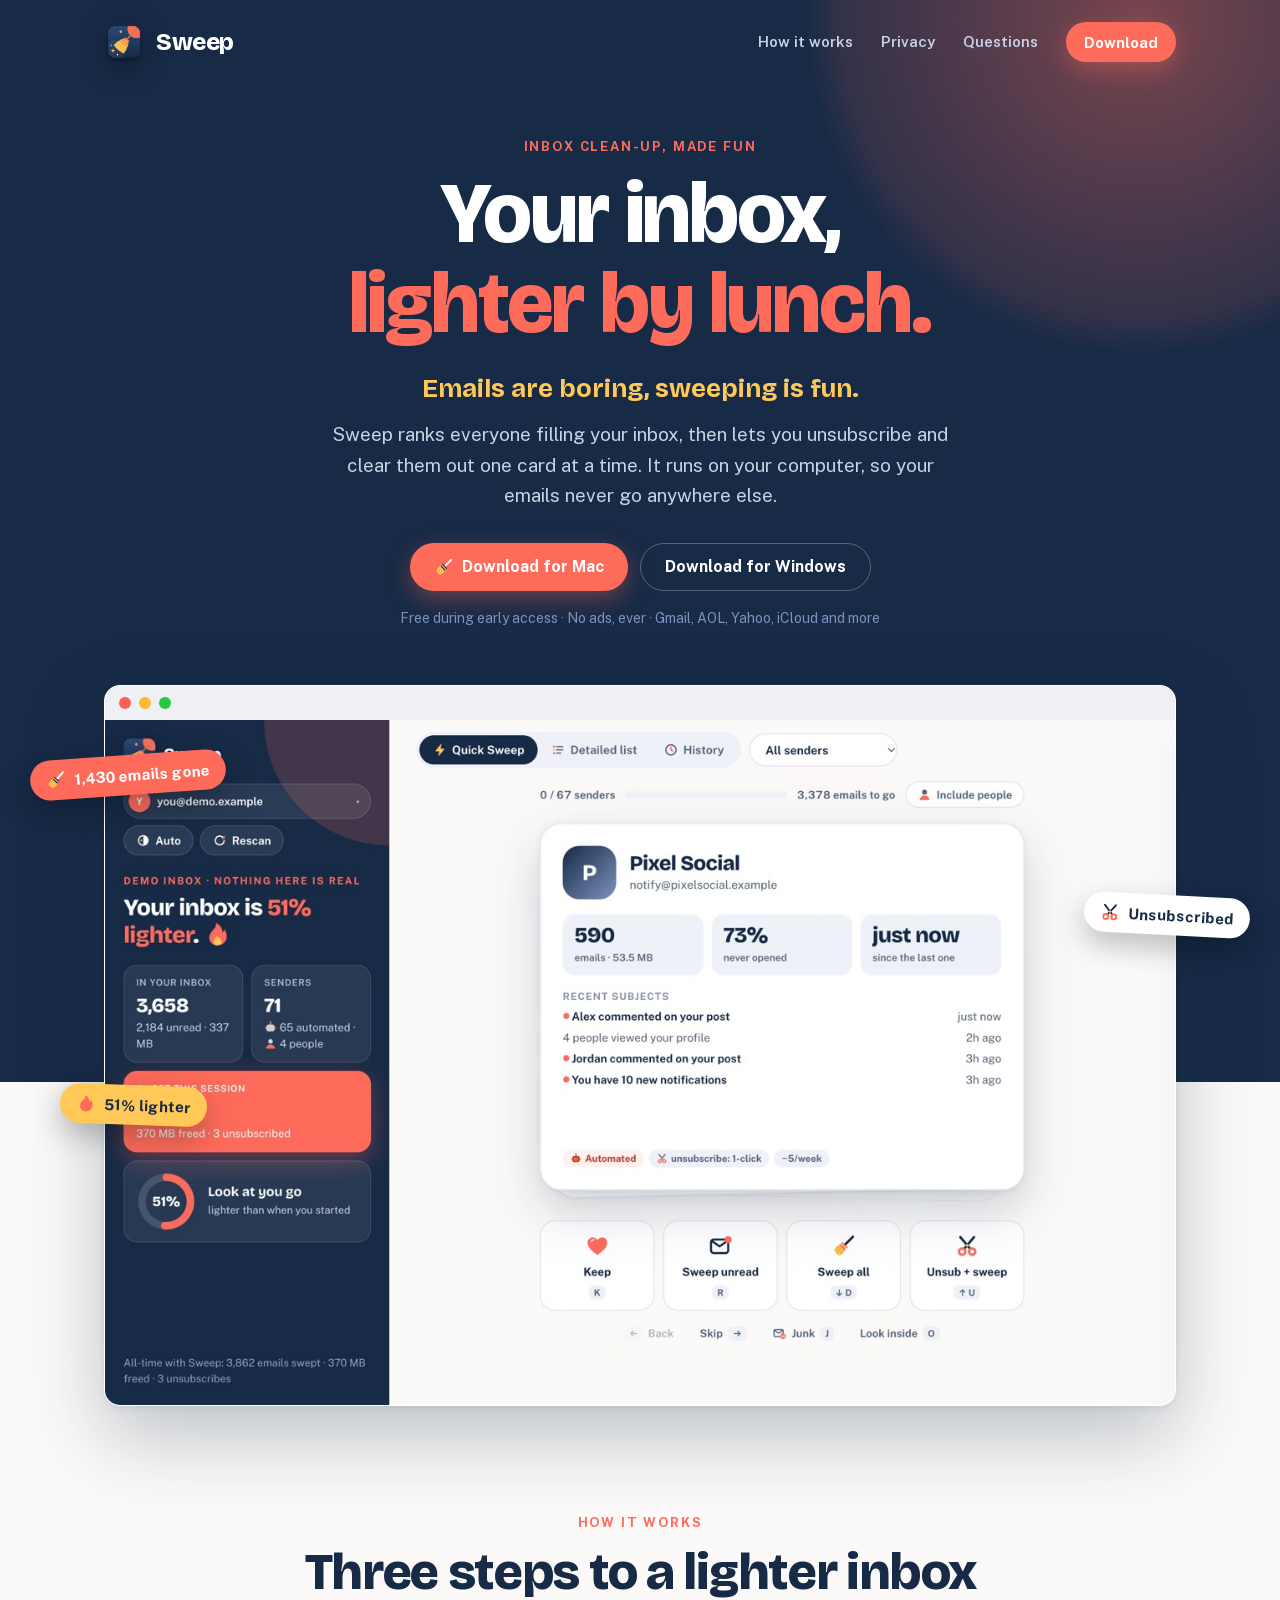
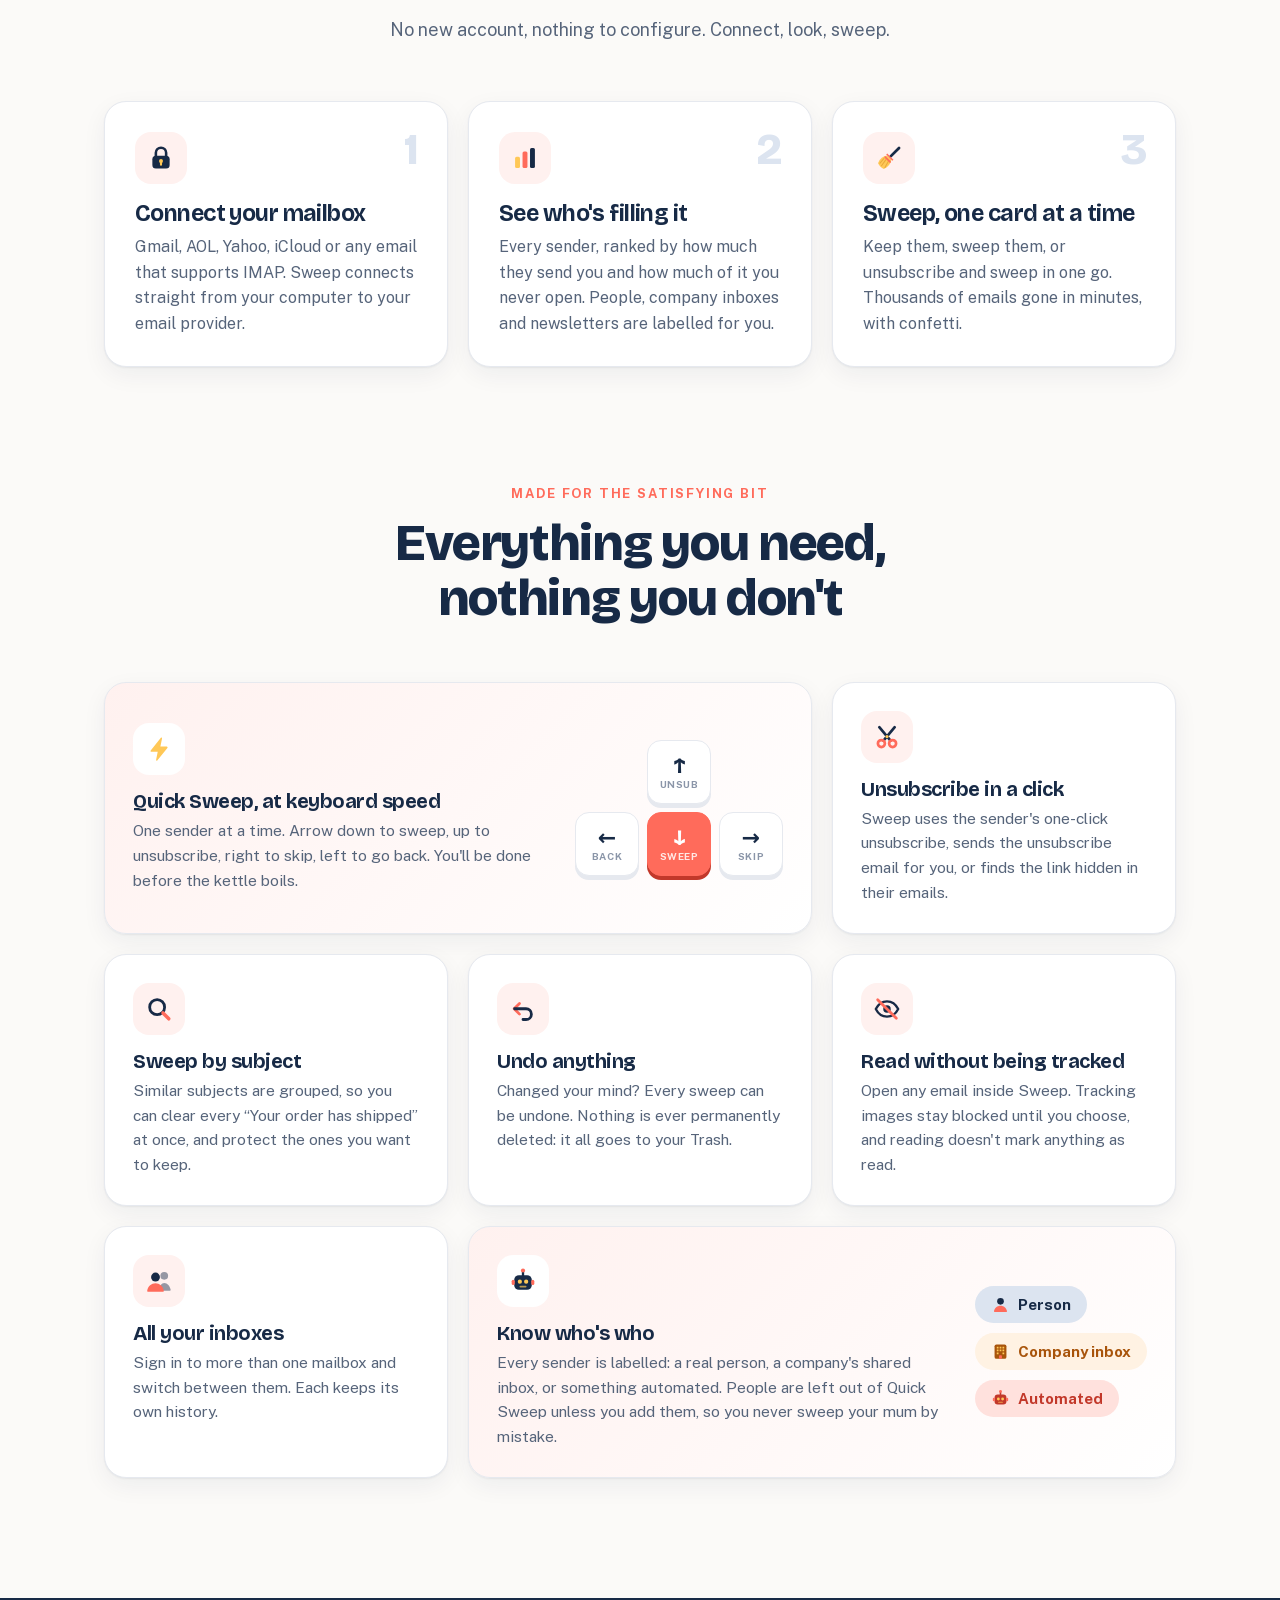
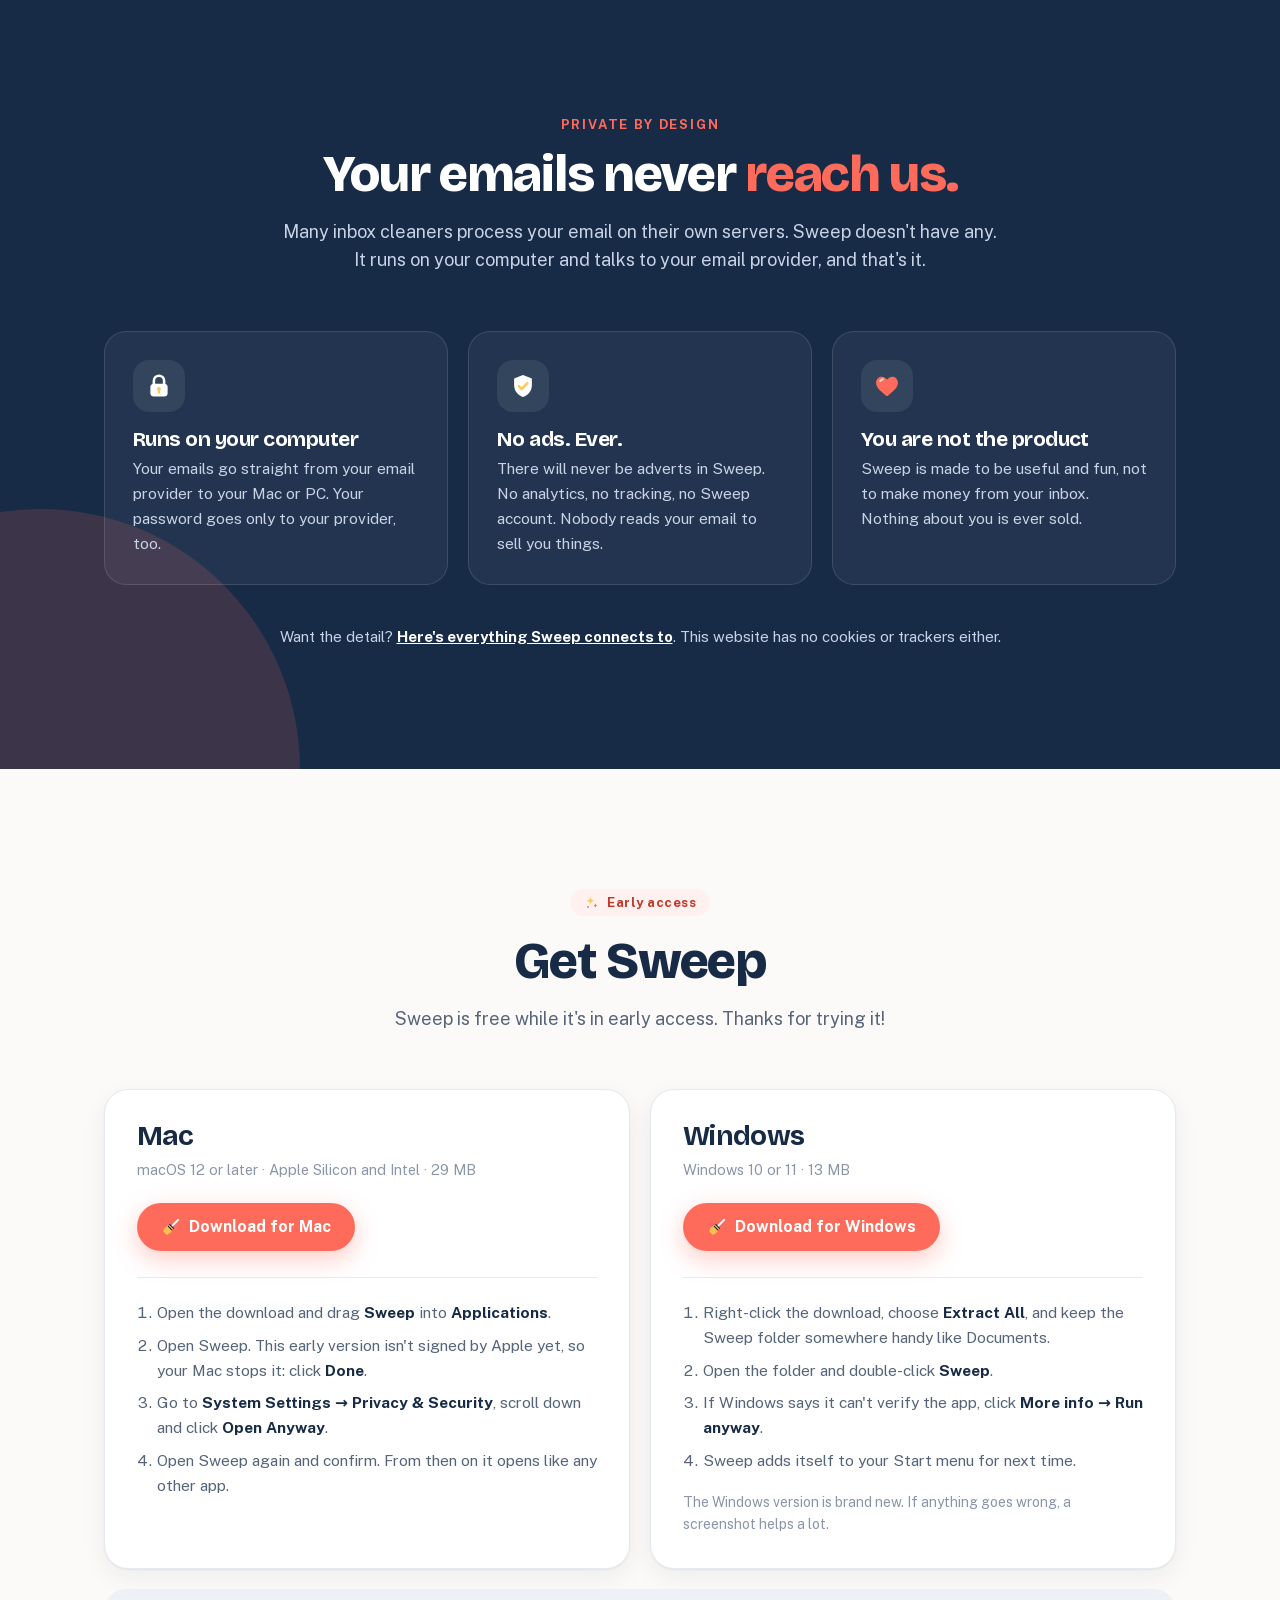
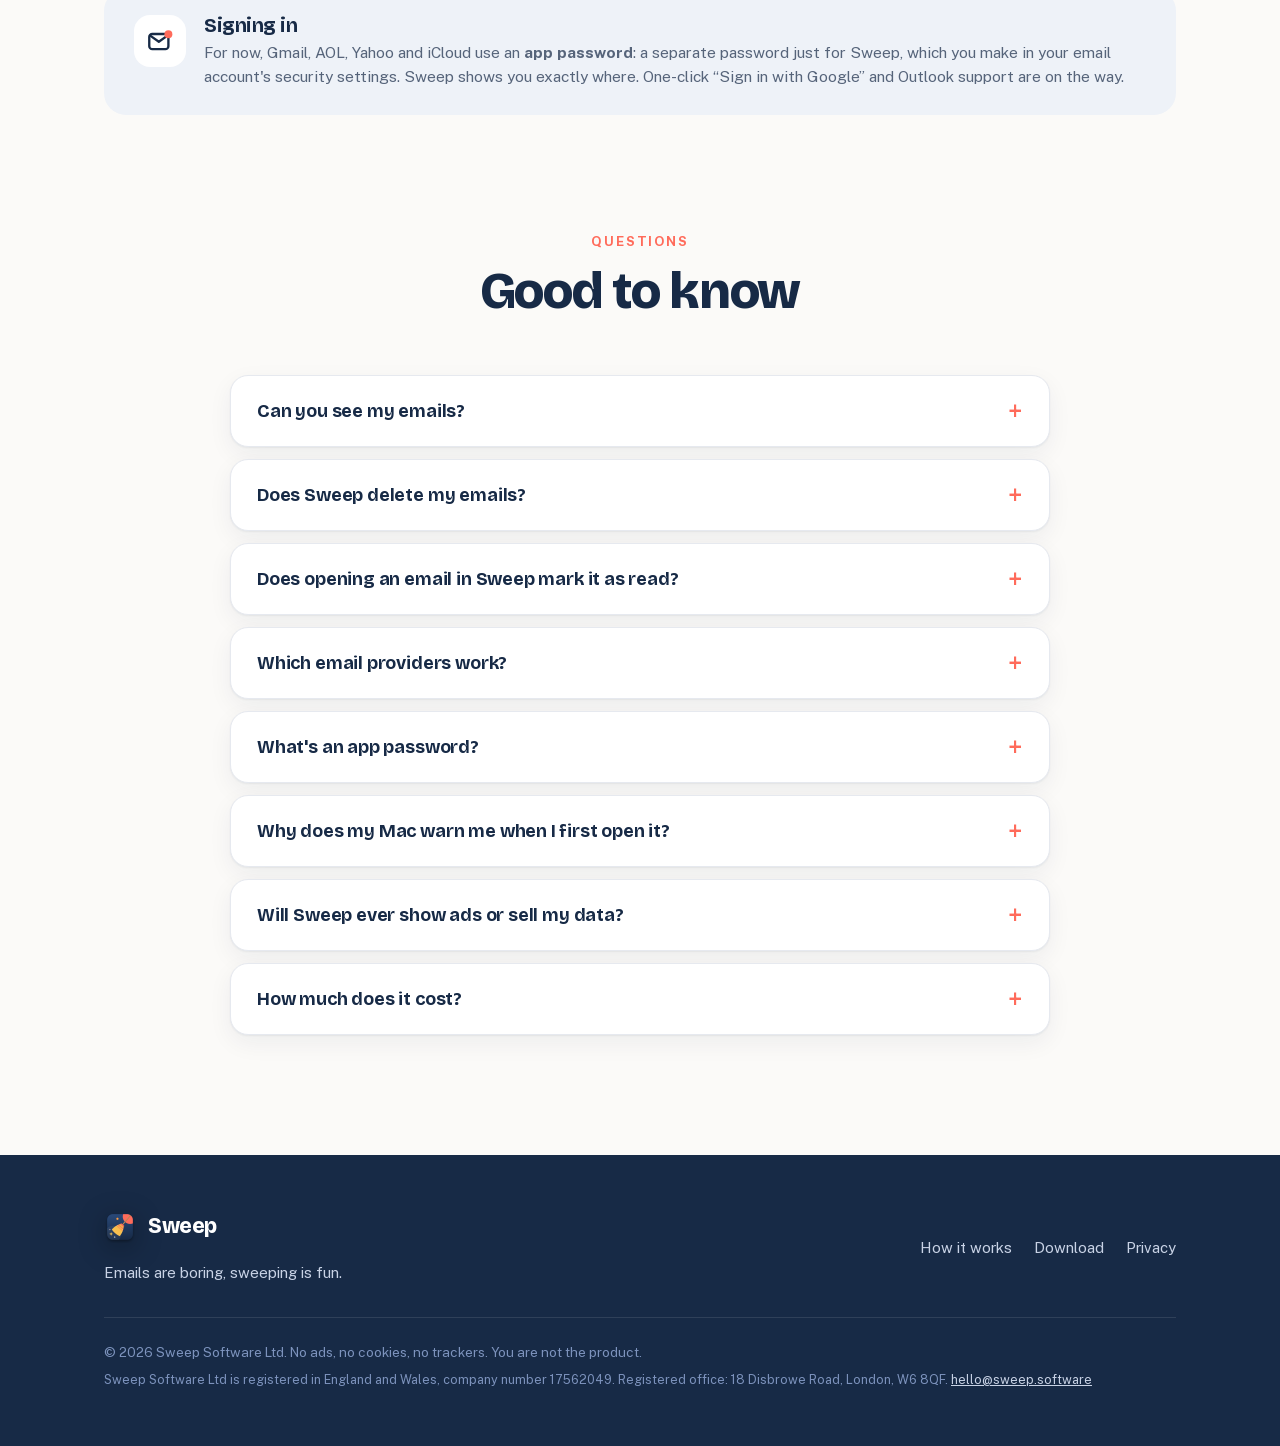
==== commit a24c9177: "Add files via upload" ====
--- a/index.html
+++ b/index.html
@@ -81,7 +81,7 @@
       <a class="btn coral big" href="#download"><svg class="ic" aria-hidden="true"><use href="#i-broom"/></svg> Download for Mac</a>
       <a class="btn ghost big" href="#download">Download for Windows</a>
     </div>
-    <p class="fine">Free during early access · Gmail, AOL, Yahoo, iCloud and more</p>
+    <p class="fine">Free during early access · No ads, ever · Gmail, AOL, Yahoo, iCloud and more</p>
   </div>
 </header>
 
@@ -201,13 +201,13 @@
       </div>
       <div class="promise">
         <div class="badge-ic"><svg class="ic" aria-hidden="true"><use href="#i-shield"/></svg></div>
-        <h3>No accounts, no tracking</h3>
-        <p>No Sweep account to make, no analytics, no adverts. We don't know who you are or what's in your inbox.</p>
+        <h3>No ads. Ever.</h3>
+        <p>There will never be adverts in Sweep. No analytics, no tracking, no Sweep account. Nobody reads your email to sell you things.</p>
       </div>
       <div class="promise">
-        <div class="badge-ic"><svg class="ic" aria-hidden="true"><use href="#i-lifebuoy"/></svg></div>
-        <h3>Nothing permanently deleted</h3>
-        <p>Swept emails go to your Trash, where you (or Sweep's Undo) can get them back.</p>
+        <div class="badge-ic"><svg class="ic" aria-hidden="true"><use href="#i-heart"/></svg></div>
+        <h3>You are not the product</h3>
+        <p>Sweep is made to be useful and fun, not to make money from your inbox. Nothing about you is ever sold.</p>
       </div>
     </div>
     <p class="band-foot">Want the detail? <a href="privacy.html">Here's everything Sweep connects to</a>. This website has no cookies or trackers either.</p>
@@ -288,6 +288,10 @@
         <p>This early version isn't signed by Apple yet. That's coming before Sweep's full launch, and then it will open straight away like any other app.</p>
       </details>
       <details>
+        <summary>Will Sweep ever show ads or sell my data?</summary>
+        <p>Never. You are not the product: Sweep is made to be useful and fun, not to make money from your inbox. No ads, no tracking, and nothing about you is ever sold.</p>
+      </details>
+      <details>
         <summary>How much does it cost?</summary>
         <p>Sweep is free during early access.</p>
       </details>
@@ -308,7 +312,8 @@
         <a href="privacy.html">Privacy</a>
       </nav>
     </div>
-    <p class="foot-fine">© 2026 Sweep. No cookies, no trackers, no servers reading your email.</p>
+    <p class="foot-fine">© 2026 Sweep Software Ltd. No ads, no cookies, no trackers. You are not the product.</p>
+    <p class="foot-legal">Sweep Software Ltd is registered in England and Wales, company number 17562049. Registered office: 18 Disbrowe Road, London, W6 8QF. <a href="mailto:hello@sweep.software">hello@sweep.software</a></p>
   </div>
 </footer>
 </body>
--- a/styles.css
+++ b/styles.css
@@ -174,6 +174,8 @@
 .foot-links a { color: var(--band-ink); text-decoration: none; }
 .foot-links a:hover { color: #fff; }
 .foot-fine { margin-top: 32px; padding-top: 24px; border-top: 1px solid rgba(255,255,255,.1); font-size: 13.5px; color: var(--slate); }
+.foot-legal { margin-top: 6px; font-size: 12.5px; color: var(--slate); }
+.foot-legal a { color: var(--band-ink); }
 
 /* ---------- the privacy page */
 .page-hero { background: var(--band); color: #fff; position: relative; overflow: hidden; isolation: isolate; }
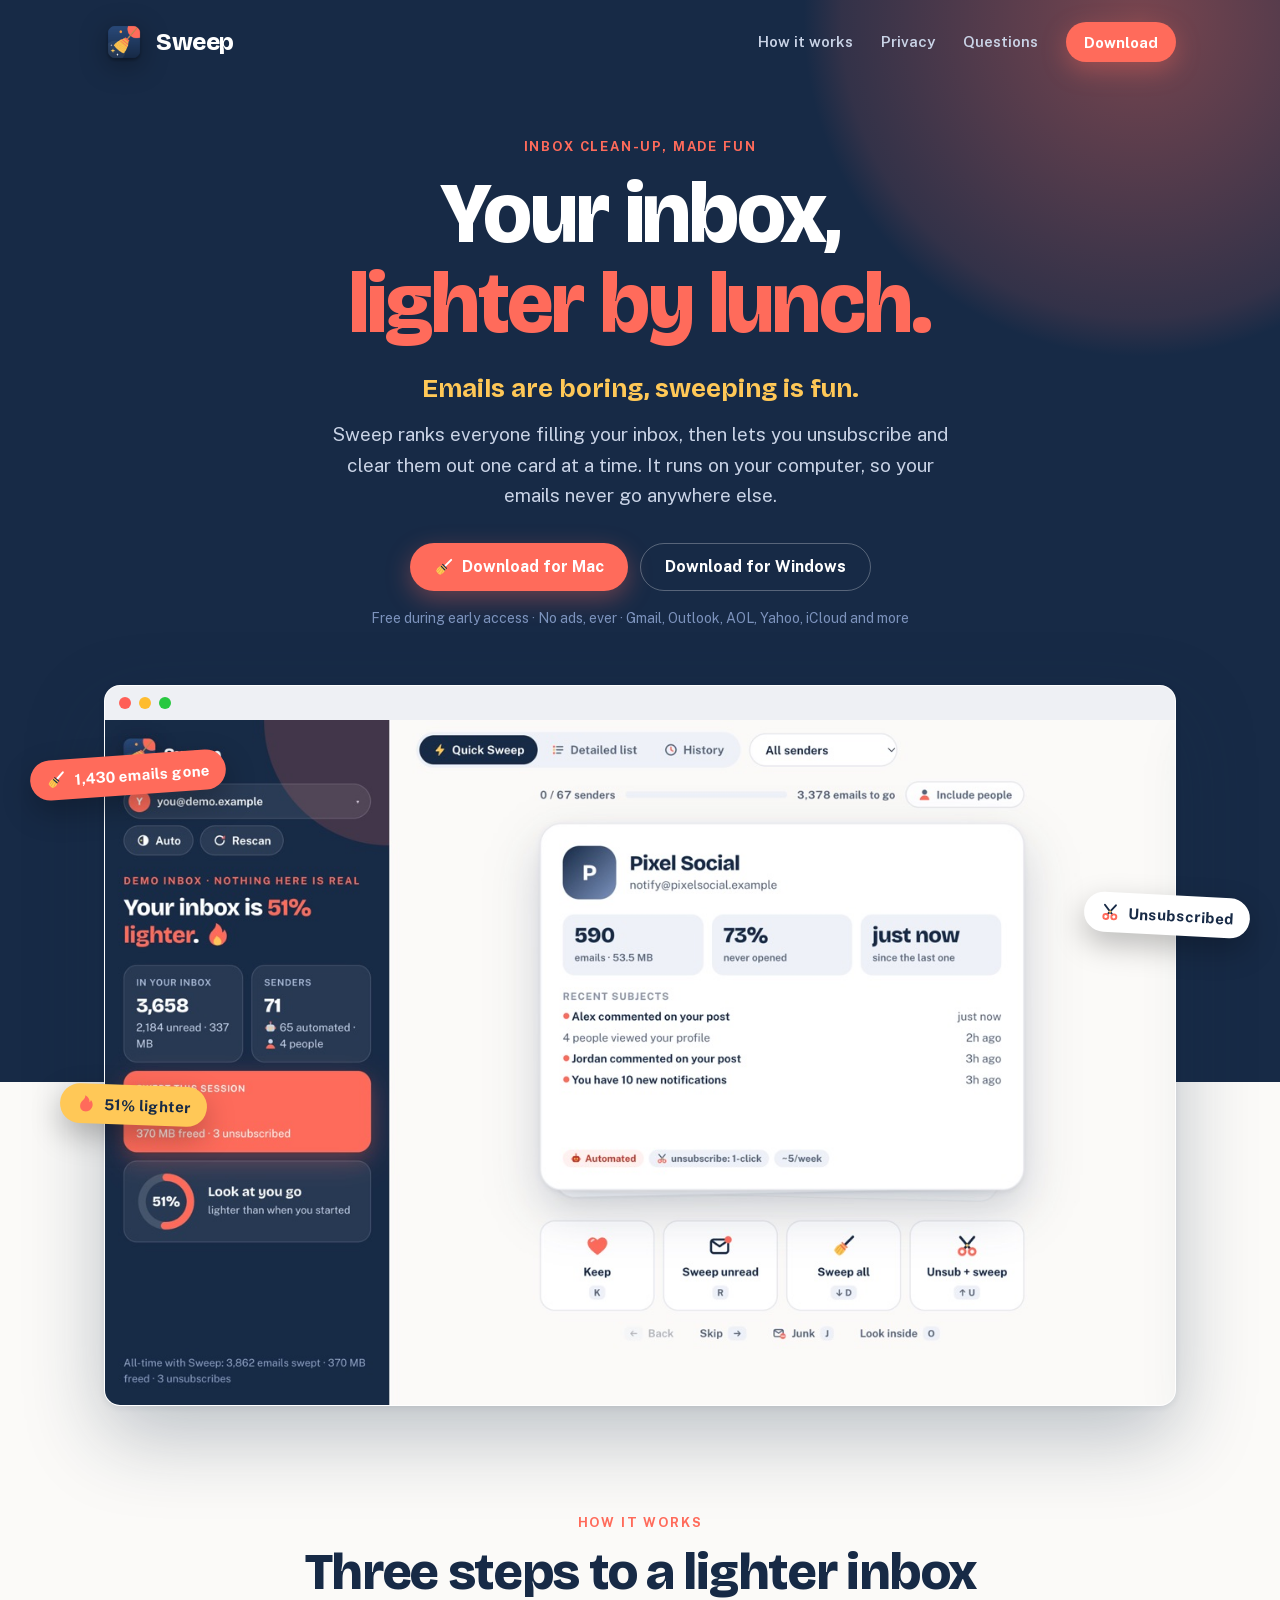
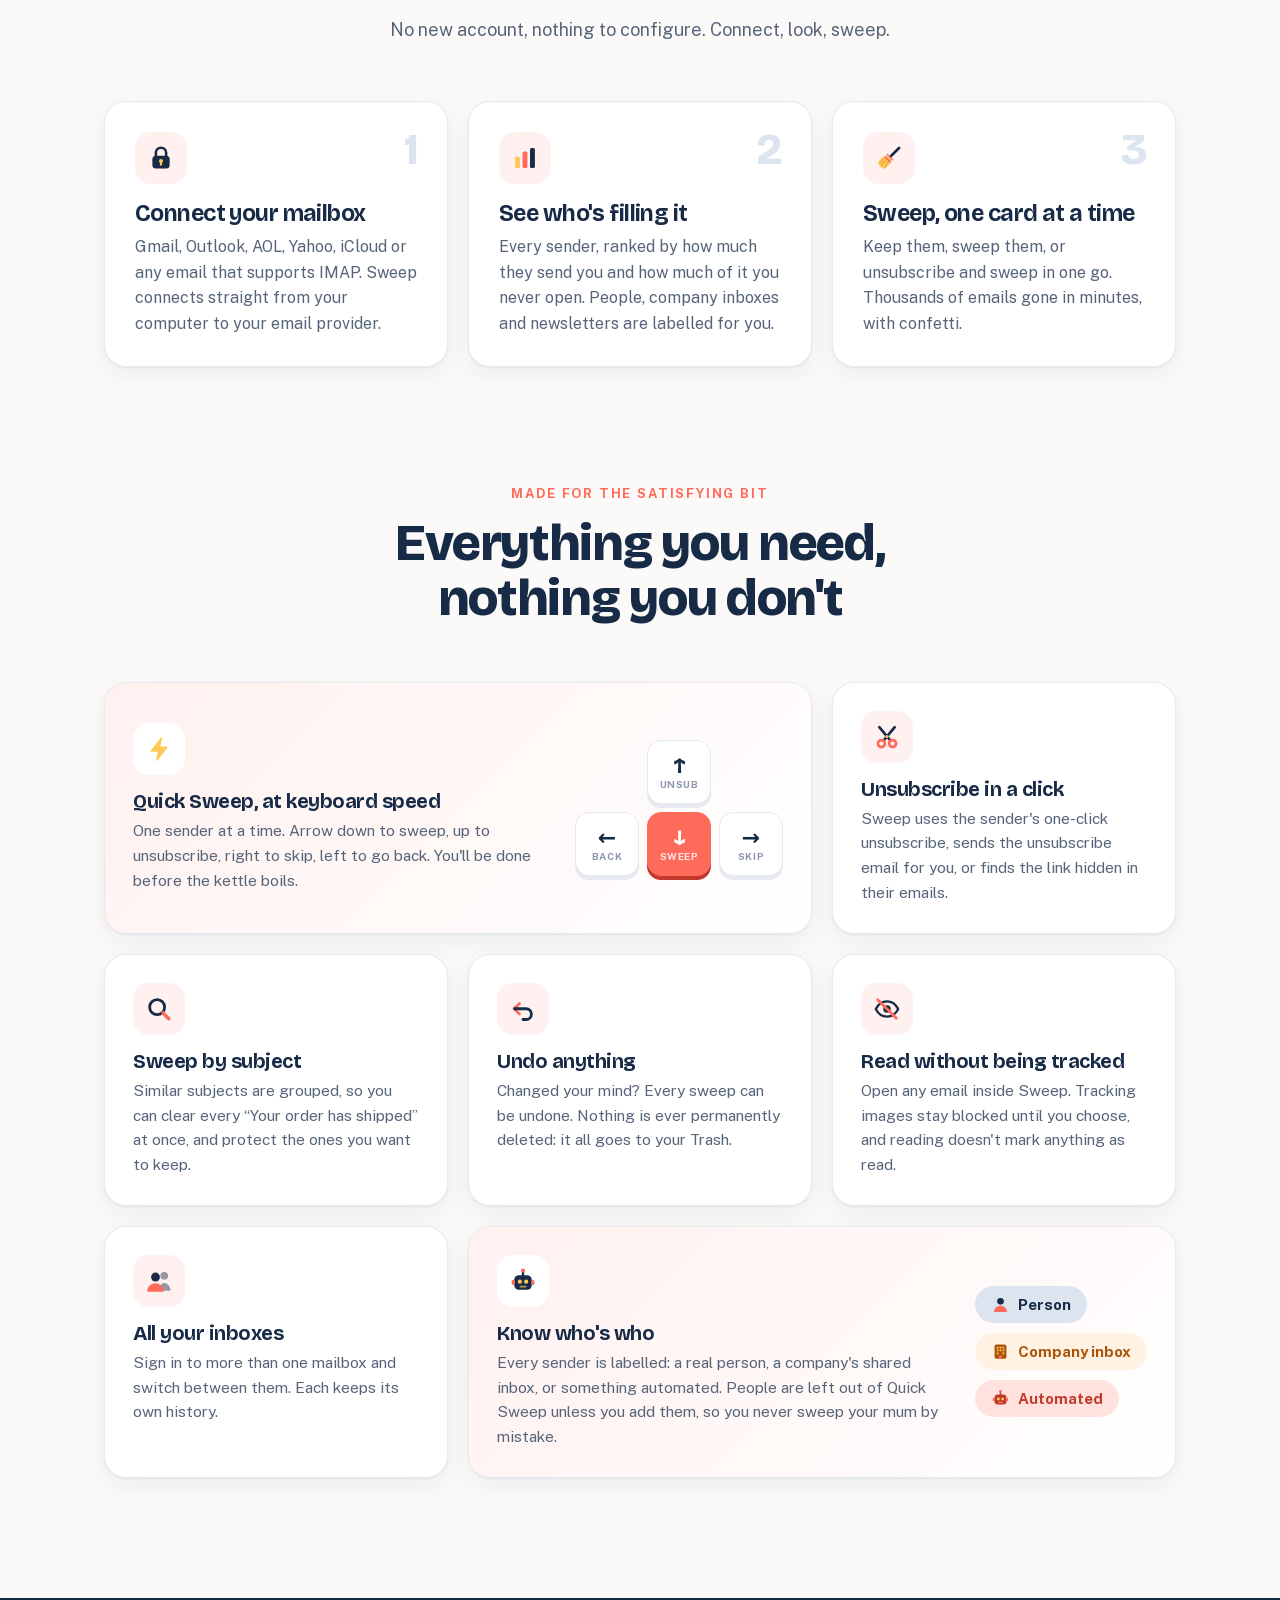
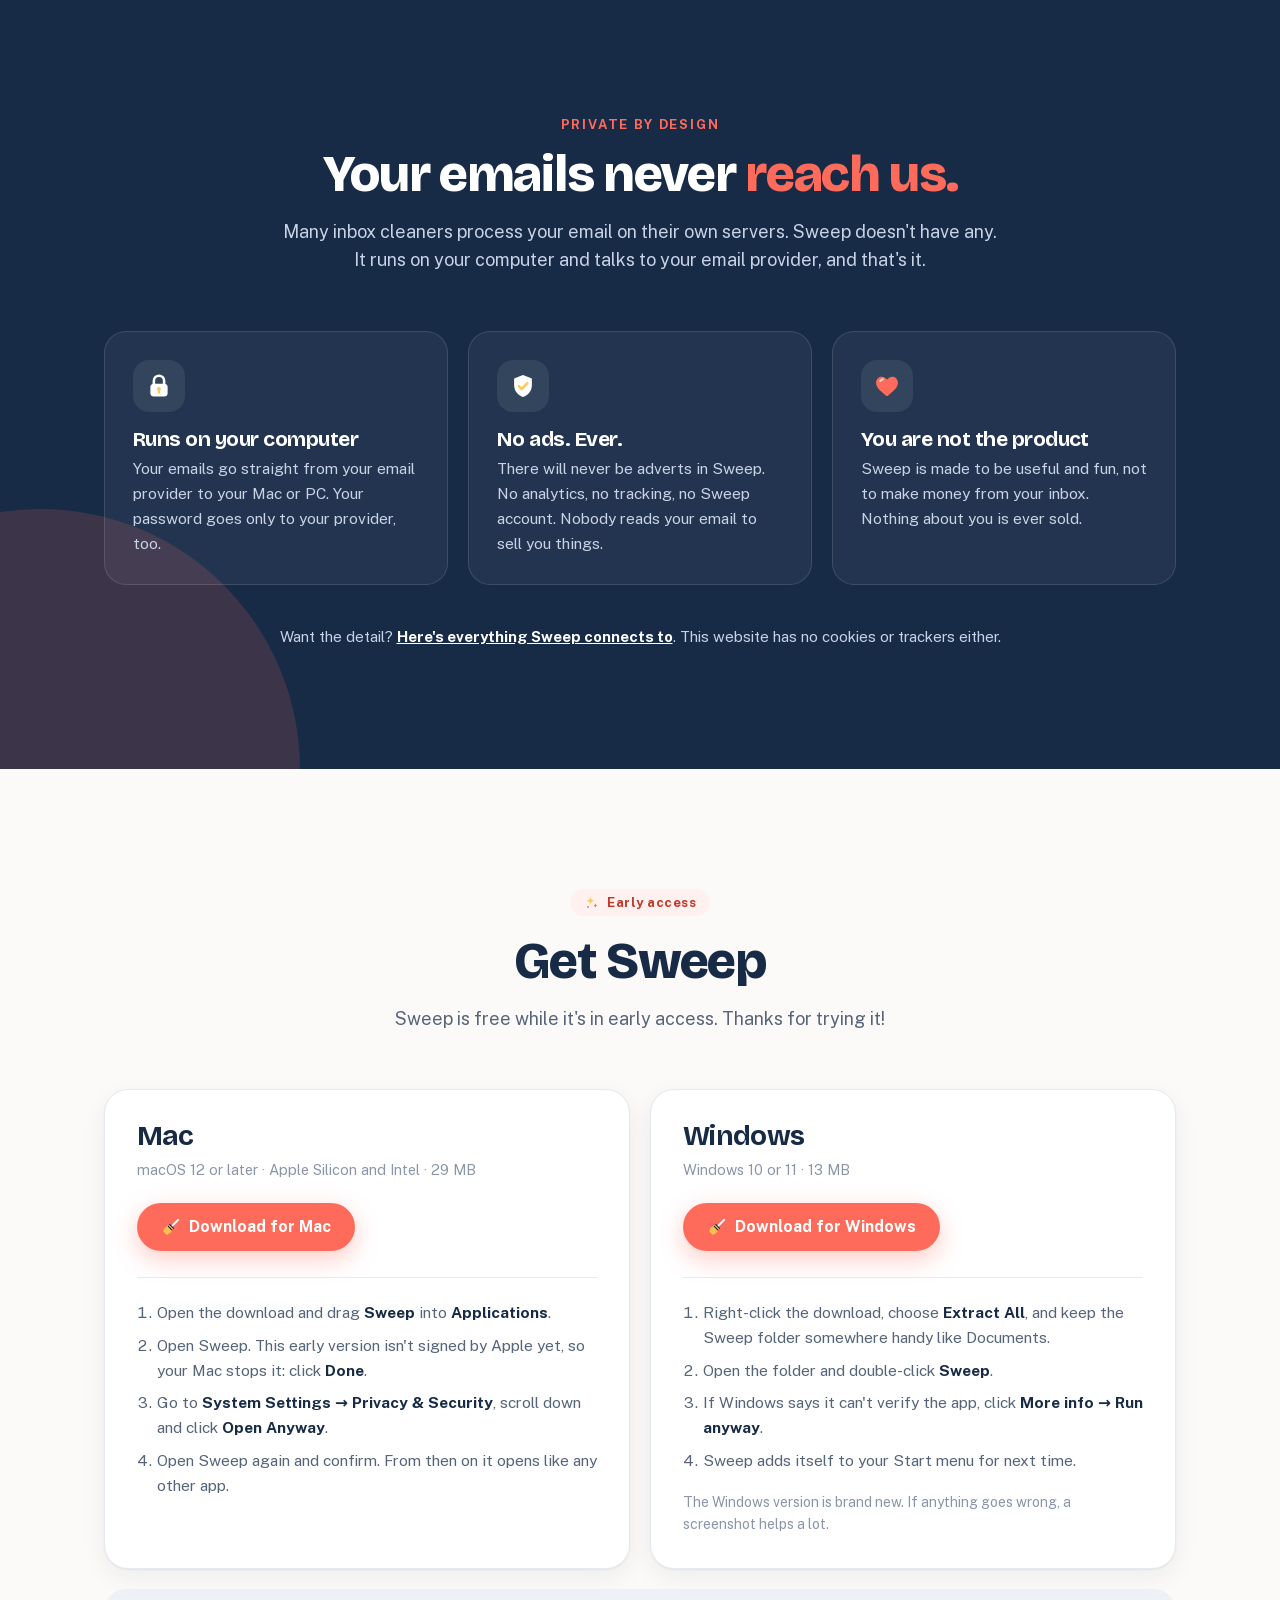
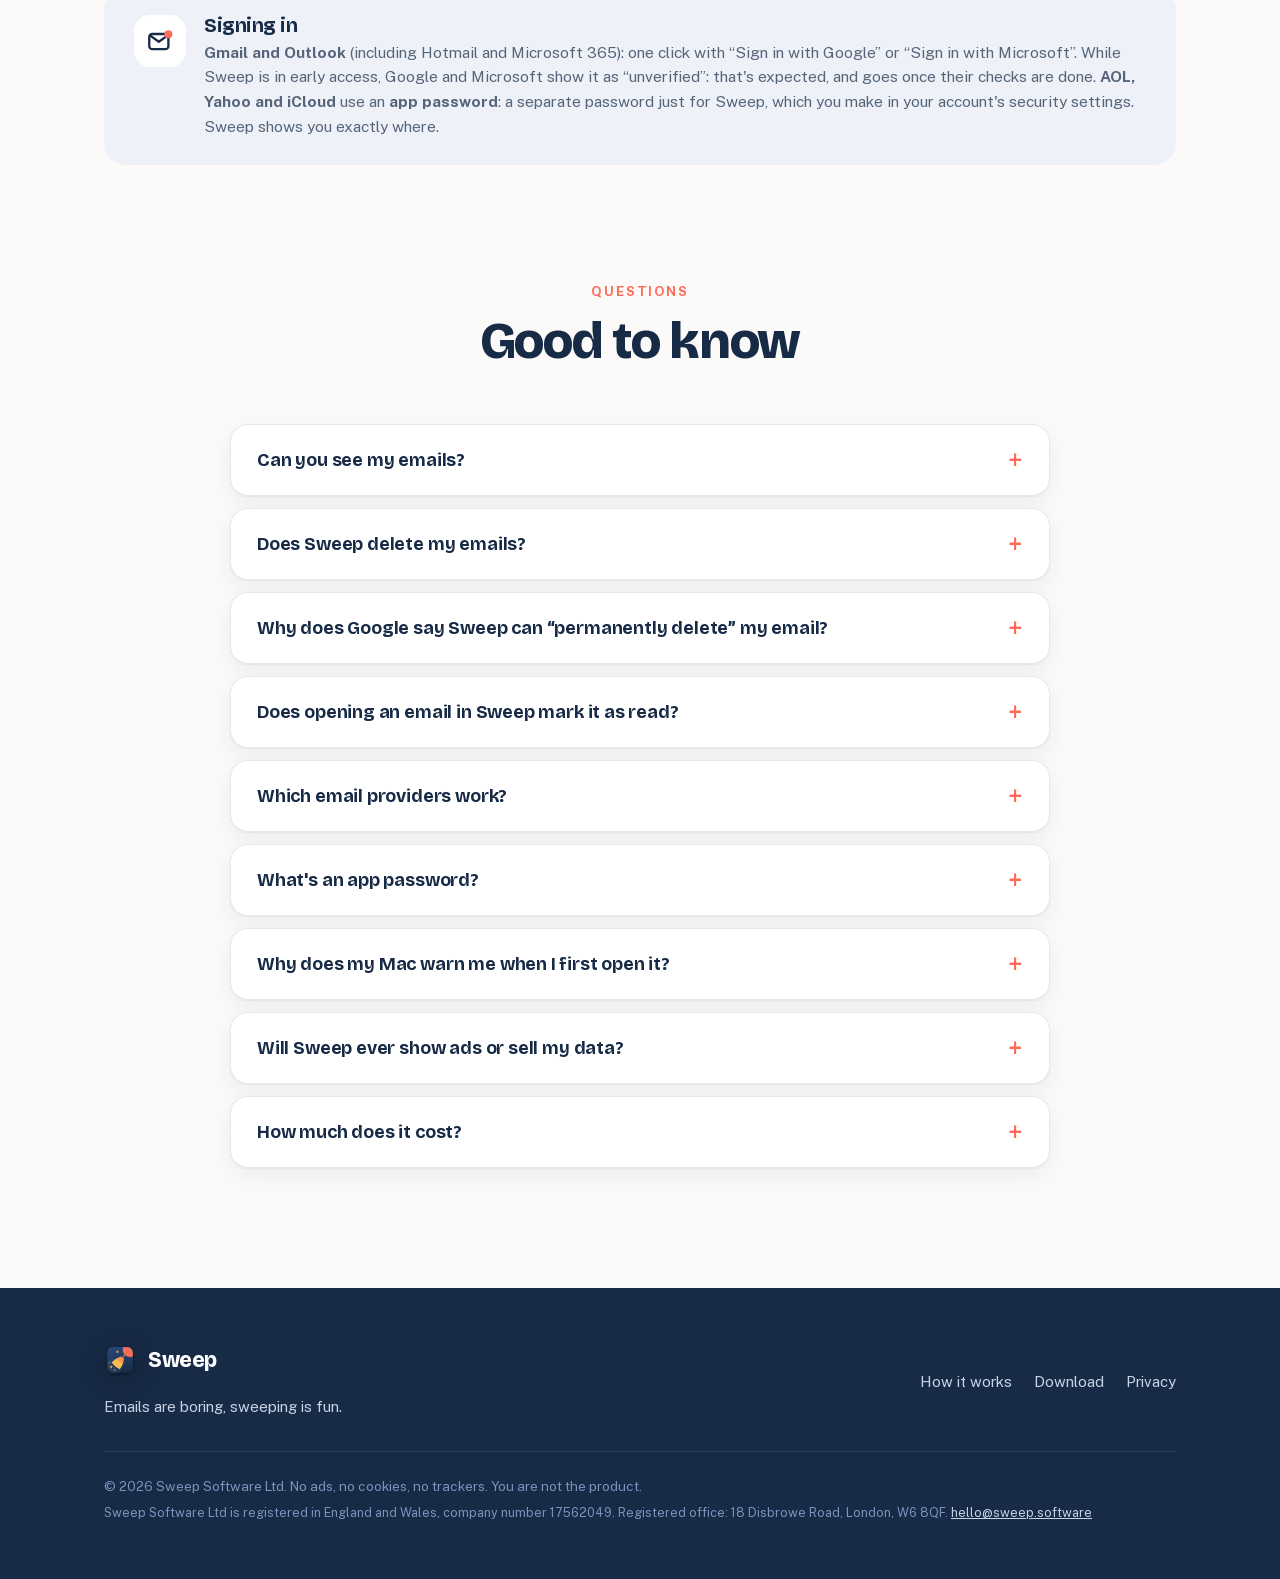
==== commit 065d5776: "Add files via upload" ====
--- a/index.html
+++ b/index.html
@@ -48,6 +48,7 @@
 <symbol id="i-lock" viewBox="0 0 24 24"><path d="M7.6 10.4V7.6a4.4 4.4 0 0 1 8.8 0v2.8" fill="none" stroke="currentColor" stroke-width="2.2"/><rect x="4.6" y="10" width="14.8" height="11" rx="3" fill="currentColor"/><circle cx="12" cy="14.6" r="1.7" style="fill:var(--ic-b,#FFC857)"/><path d="M12 15.6v2.2" style="stroke:var(--ic-b,#FFC857)" stroke-width="1.8" fill="none" stroke-linecap="round" stroke-linejoin="round"/></symbol>
 <symbol id="i-alert" viewBox="0 0 24 24"><path style="fill:var(--ic-a,#FF6B5B)" d="M10.4 3.6a1.85 1.85 0 0 1 3.2 0l8.2 14.6a1.85 1.85 0 0 1-1.6 2.8H3.8a1.85 1.85 0 0 1-1.6-2.8z"/><path d="M12 9v4.6" stroke="#fff" stroke-width="2.2" fill="none" stroke-linecap="round" stroke-linejoin="round"/><circle cx="12" cy="17.1" r="1.25" fill="#fff"/></symbol>
 <symbol id="i-trophy" viewBox="0 0 24 24"><path d="M7 5.2H4.6v1.6A3.4 3.4 0 0 0 7.6 10.2M17 5.2h2.4v1.6a3.4 3.4 0 0 1-3 3.4" style="stroke:var(--ic-b,#FFC857)" stroke-width="1.9" fill="none" stroke-linecap="round" stroke-linejoin="round"/><path style="fill:var(--ic-b,#FFC857)" d="M7 3.5h10v5.2a5 5 0 0 1-10 0z"/><path style="fill:var(--ic-a,#FF6B5B)" d="M12 4.9l.9 1.8 2 .3-1.4 1.4.3 2-1.8-.9-1.8.9.3-2-1.4-1.4 2-.3z"/><path d="M12 13.7v3.4" stroke="currentColor" stroke-width="2.2"/><rect x="7.6" y="17" width="8.8" height="3.8" rx="1.4" fill="currentColor"/></symbol>
+<symbol id="i-leaf" viewBox="0 0 24 24"><path style="fill:var(--ic-leaf,#3FB984)" d="M5.2 18.8C4.6 10.4 9.8 4.6 20.2 3.8c-.6 10.4-6.4 15.6-15 15z"/><path d="M5.4 18.6 14.4 9.6" style="stroke:var(--ic-vein,#DFF5EA)" stroke-width="1.5" fill="none" stroke-linecap="round"/><path d="M3.4 20.6 5.6 18.4" style="stroke:var(--ic-leaf,#3FB984)" stroke-width="1.8" fill="none" stroke-linecap="round"/></symbol>
 <symbol id="i-sparkles" viewBox="0 0 24 24"><path style="fill:var(--ic-b,#FFC857)" d="M10 2.6c.5 3.9 2.3 5.7 6.2 6.2-3.9.5-5.7 2.3-6.2 6.2-.5-3.9-2.3-5.7-6.2-6.2 3.9-.5 5.7-2.3 6.2-6.2z"/><path style="fill:var(--ic-a,#FF6B5B)" d="M17.6 12.6c.3 2.2 1.3 3.2 3.5 3.5-2.2.3-3.2 1.3-3.5 3.5-.3-2.2-1.3-3.2-3.5-3.5 2.2-.3 3.2-1.3 3.5-3.5z"/><circle cx="6.2" cy="18.6" r="1.6" fill="currentColor" opacity=".55"/></symbol>
 <symbol id="i-search" viewBox="0 0 24 24"><circle cx="10.4" cy="10.4" r="6.4" fill="none" stroke="currentColor" stroke-width="2.4"/><path d="M15.4 15.4 20.4 20.4" style="stroke:var(--ic-a,#FF6B5B)" stroke-width="3" fill="none" stroke-linecap="round" stroke-linejoin="round"/></symbol>
 <symbol id="i-flame" viewBox="0 0 24 24"><path style="fill:var(--ic-a,#FF6B5B)" d="M12 21.6c-4 0-7-2.8-7-6.6 0-3.1 1.8-5 3.4-6.8 1.5-1.6 2.6-3.3 2.4-5.8 3.4 1.6 5.6 4.6 5.4 8.1.9-.6 1.4-1.6 1.5-2.7 1.5 1.5 2.3 3.6 2.3 5.7 0 4.3-3.2 8.1-8 8.1z"/><path style="fill:var(--ic-b,#FFC857)" d="M12 21.6c-2 0-3.4-1.4-3.4-3.2 0-2 1.6-3.1 2.6-4.9 2 1 4.2 2.8 4.2 5 0 1.8-1.4 3.1-3.4 3.1z"/></symbol>
@@ -81,7 +82,7 @@
       <a class="btn coral big" href="#download"><svg class="ic" aria-hidden="true"><use href="#i-broom"/></svg> Download for Mac</a>
       <a class="btn ghost big" href="#download">Download for Windows</a>
     </div>
-    <p class="fine">Free during early access · No ads, ever · Gmail, AOL, Yahoo, iCloud and more</p>
+    <p class="fine">Free during early access · No ads, ever · Gmail, Outlook, AOL, Yahoo, iCloud and more</p>
   </div>
 </header>
 
@@ -109,7 +110,7 @@
       <div class="step">
         <div class="badge-ic"><svg class="ic" aria-hidden="true"><use href="#i-lock"/></svg></div>
         <h3>Connect your mailbox</h3>
-        <p>Gmail, AOL, Yahoo, iCloud or any email that supports IMAP. Sweep connects straight from your computer to your email provider.</p>
+        <p>Gmail, Outlook, AOL, Yahoo, iCloud or any email that supports IMAP. Sweep connects straight from your computer to your email provider.</p>
       </div>
       <div class="step">
         <div class="badge-ic"><svg class="ic" aria-hidden="true"><use href="#i-chart"/></svg></div>
@@ -250,7 +251,7 @@
       <div class="badge-ic"><svg class="ic" aria-hidden="true"><use href="#i-unread"/></svg></div>
       <div>
         <h3>Signing in</h3>
-        <p>For now, Gmail, AOL, Yahoo and iCloud use an <b>app password</b>: a separate password just for Sweep, which you make in your email account's security settings. Sweep shows you exactly where. One-click “Sign in with Google” and Outlook support are on the way.</p>
+        <p><b>Gmail and Outlook</b> (including Hotmail and Microsoft 365): one click with “Sign in with Google” or “Sign in with Microsoft”. While Sweep is in early access, Google and Microsoft show it as “unverified”: that's expected, and goes once their checks are done. <b>AOL, Yahoo and iCloud</b> use an <b>app password</b>: a separate password just for Sweep, which you make in your account's security settings. Sweep shows you exactly where.</p>
       </div>
     </div>
   </div>
@@ -272,16 +273,20 @@
         <p>It moves them to your Trash (or Junk, if you choose), never deletes them for good. Every sweep has an Undo button, and your email provider keeps Trash for a while after that too.</p>
       </details>
       <details>
+        <summary>Why does Google say Sweep can “permanently delete” my email?</summary>
+        <p>That's Google's standard wording for full access to a Gmail mailbox, the kind every email app gets, including Apple Mail and Outlook. We can't change it. Sweep never deletes anything: swept emails go to your Bin, and Undo brings them back.</p>
+      </details>
+      <details>
         <summary>Does opening an email in Sweep mark it as read?</summary>
         <p>No. Emails stay exactly as they were, and tracking images stay blocked unless you choose to show them.</p>
       </details>
       <details>
         <summary>Which email providers work?</summary>
-        <p>Gmail, AOL, Yahoo, iCloud, and any provider that supports IMAP (most do). Outlook and Hotmail are coming soon.</p>
+        <p>Gmail, Outlook (including Hotmail, Live and Microsoft 365), AOL, Yahoo, iCloud, and any provider that supports IMAP (most do).</p>
       </details>
       <details>
         <summary>What's an app password?</summary>
-        <p>A separate password your email provider makes just for one app, so Sweep never needs your main password. You can delete it any time to cut Sweep off. Sweep's sign-in screen links you to the right page for Gmail, AOL, Yahoo and iCloud.</p>
+        <p>A separate password your email provider makes just for one app, so Sweep never needs your main password. You can delete it any time to cut Sweep off. AOL, Yahoo and iCloud need one (Gmail and Outlook just sign in with Google or Microsoft), and Sweep's sign-in screen links you to the right page.</p>
       </details>
       <details>
         <summary>Why does my Mac warn me when I first open it?</summary>
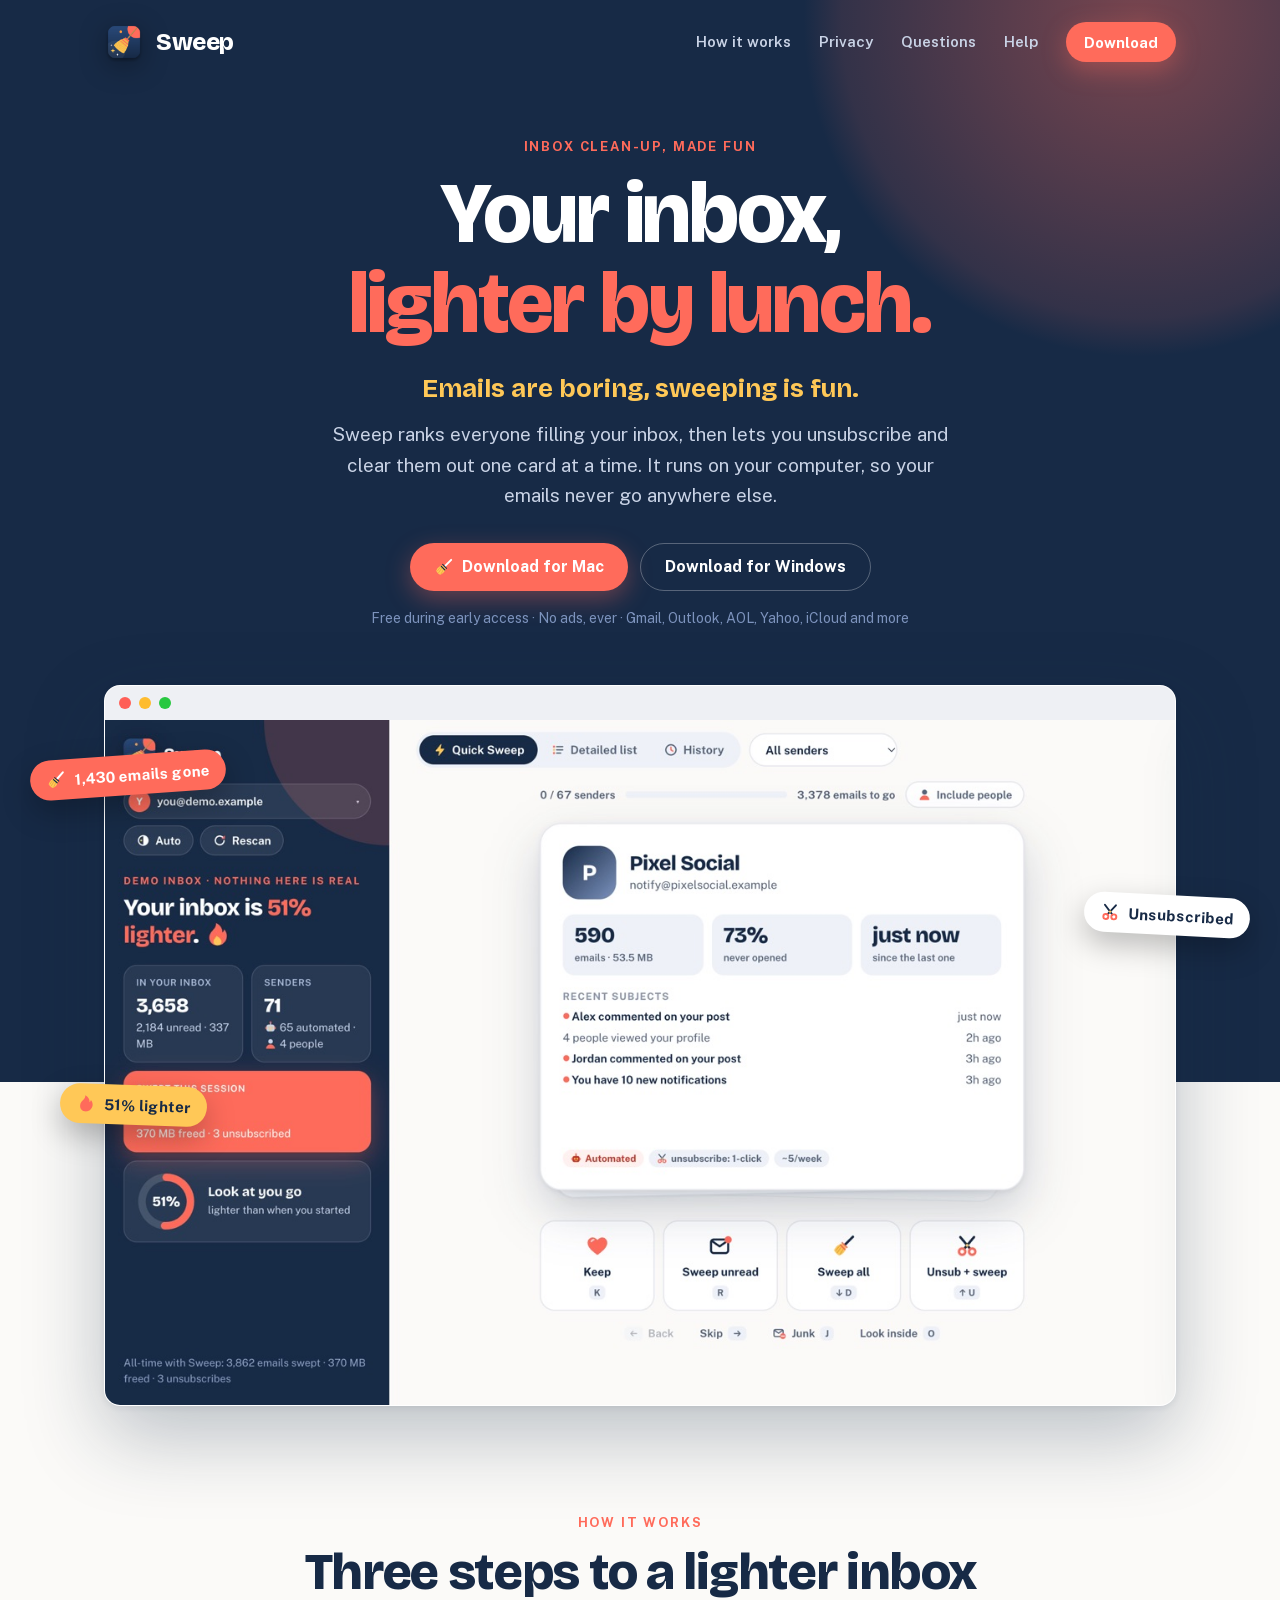
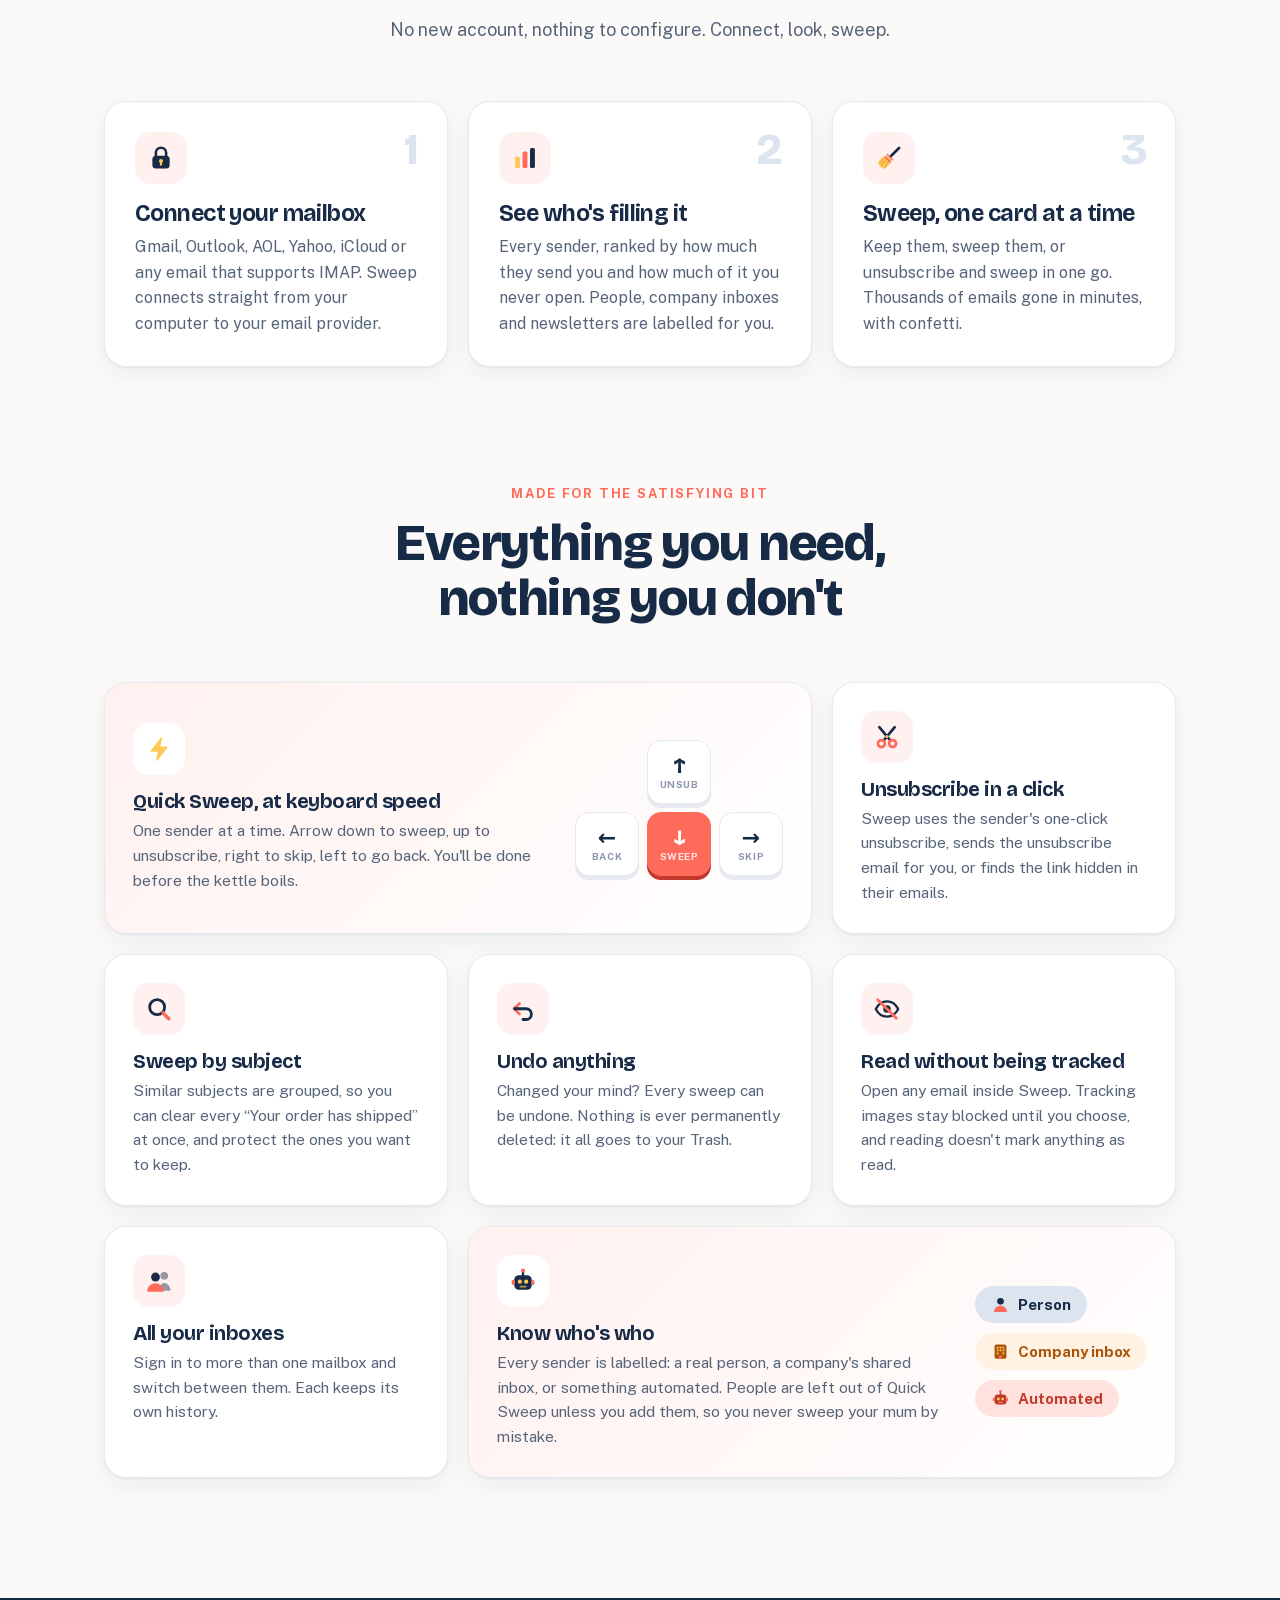
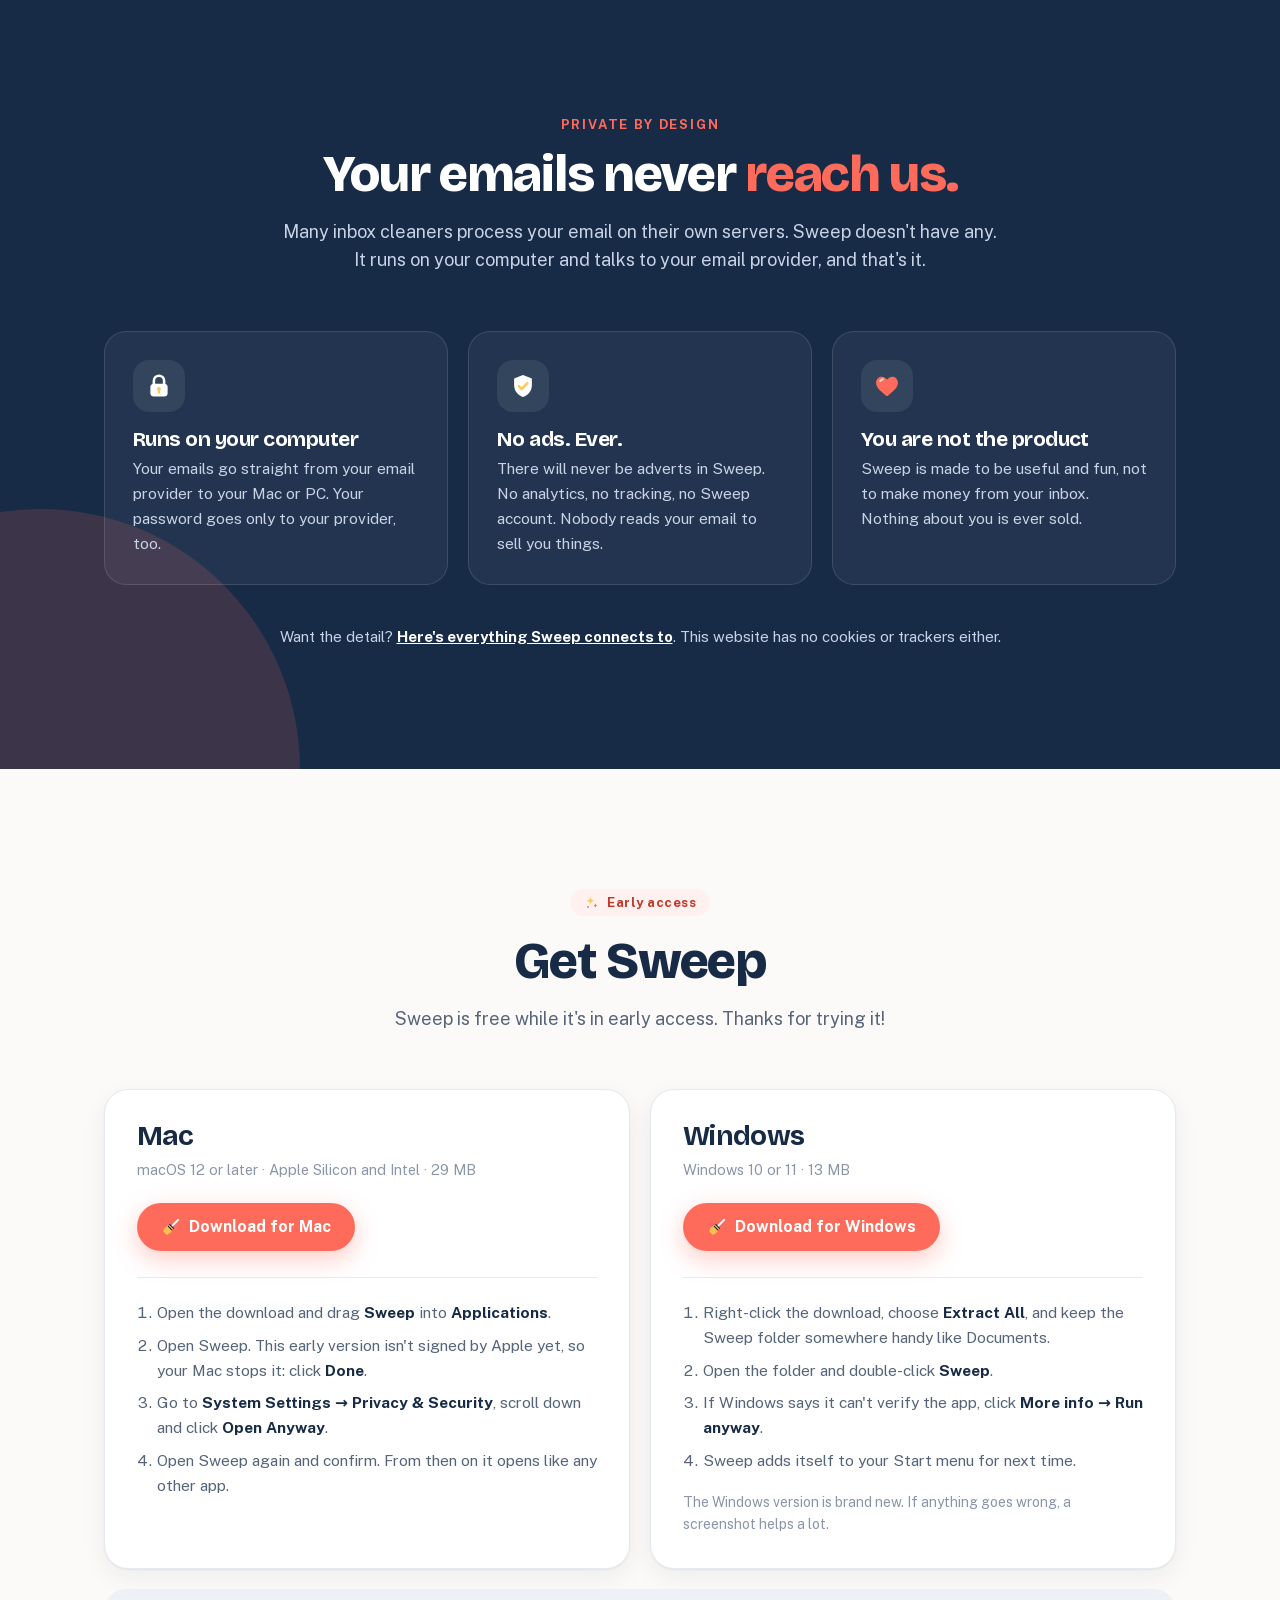
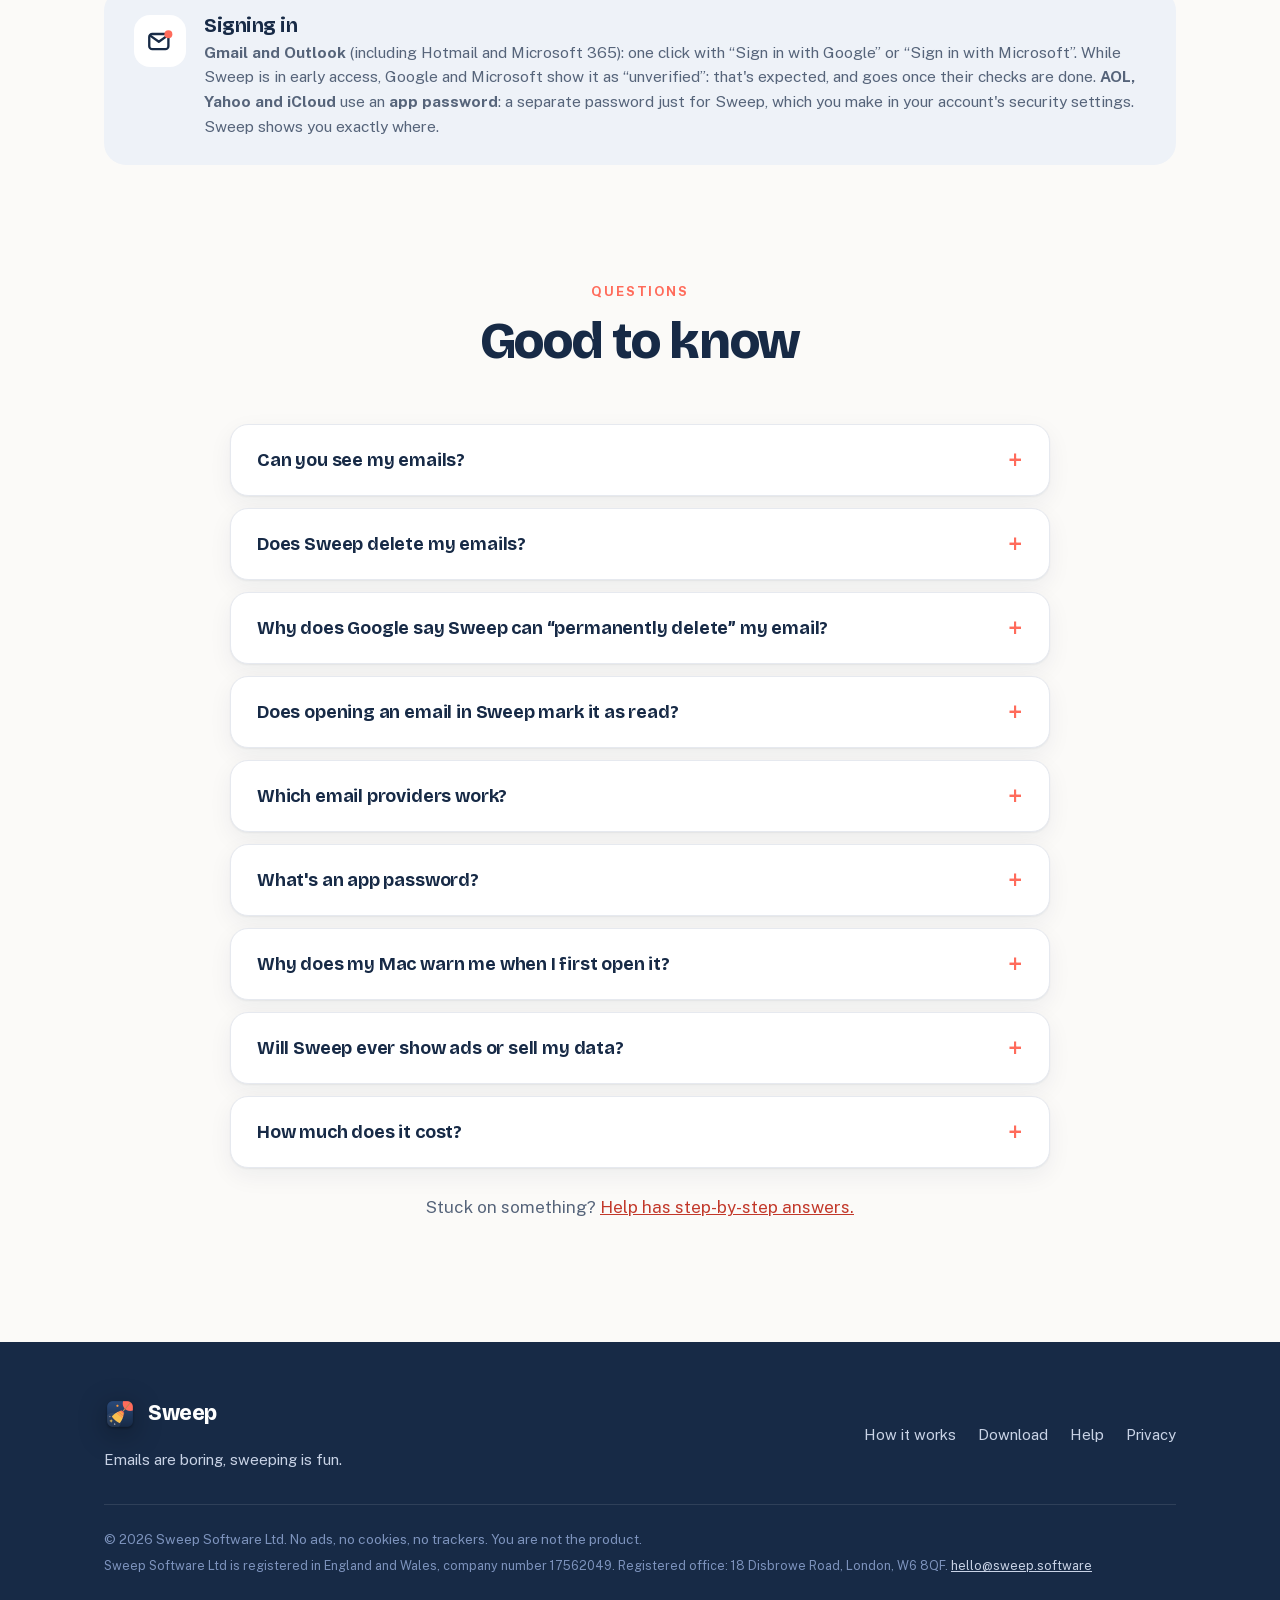
==== commit c159000a: "Add files via upload" ====
--- a/index.html
+++ b/index.html
@@ -6,7 +6,20 @@
 <title>Sweep · Inbox clean-up, made fun</title>
 <meta name="description" content="Sweep ranks everyone filling your inbox, then lets you unsubscribe and clear them out one card at a time. It runs on your computer, so your emails never go anywhere else.">
 <meta name="theme-color" content="#172A46">
+<!-- PREVIEW: what WhatsApp, iMessage and Slack show when someone shares the link (picture: brand/share-card.html) -->
+<meta property="og:type" content="website">
+<meta property="og:site_name" content="Sweep">
+<meta property="og:title" content="Sweep · Your inbox, lighter by lunch">
+<meta property="og:description" content="Emails are boring, sweeping is fun. Unsubscribe and clear out your inbox one card at a time, on Mac or Windows. No ads, no tracking, and your emails never leave your computer.">
+<meta property="og:url" content="https://sweep.software/">
+<meta property="og:image" content="https://sweep.software/share.jpg">
+<meta property="og:image:width" content="1200">
+<meta property="og:image:height" content="630">
+<meta property="og:image:alt" content="Sweep: Your inbox, lighter by lunch. Emails are boring, sweeping is fun.">
+<meta name="twitter:card" content="summary_large_image">
+<link rel="canonical" href="https://sweep.software/">
 <link rel="icon" href="favicon.png">
+<link rel="apple-touch-icon" href="app-icon.png">
 <link rel="stylesheet" href="styles.css">
 </head>
 <body>
@@ -70,6 +83,7 @@
       <a href="#how">How it works</a>
       <a href="#privacy">Privacy</a>
       <a href="#questions">Questions</a>
+      <a href="help.html">Help</a>
       <a class="btn coral small" href="#download">Download</a>
     </div>
   </nav>
@@ -300,6 +314,7 @@
         <summary>How much does it cost?</summary>
         <p>Sweep is free during early access.</p>
       </details>
+      <p class="faq-more">Stuck on something? <a href="help.html">Help has step-by-step answers.</a></p>
     </div>
   </div>
 </section>
@@ -314,6 +329,7 @@
       <nav class="foot-links" aria-label="Footer">
         <a href="#how">How it works</a>
         <a href="#download">Download</a>
+        <a href="help.html">Help</a>
         <a href="privacy.html">Privacy</a>
       </nav>
     </div>
--- a/styles.css
+++ b/styles.css
@@ -163,6 +163,7 @@
 .faq summary::after { content: "+"; font: 600 26px/1 var(--body); color: var(--coral); transition: transform .2s; }
 .faq details[open] summary::after { transform: rotate(45deg); }
 .faq details p { color: var(--soft); padding: 0 0 22px; font-size: 16px; }
+.faq-more { text-align: center; color: var(--soft); margin-top: 14px; }
 
 /* footer */
 footer { background: var(--band); color: var(--band-ink); padding: 56px 0; }
@@ -198,6 +199,21 @@
 .doc tr:last-child td { border-bottom: 0; }
 .doc td:first-child { color: var(--ink); font-weight: 650; }
 .doc td { color: var(--soft); }
+/* help page: a contents box, then one heading per problem (each with an id you can link to) */
+.help h3 { font-size: 22px; margin: 36px 0 10px; scroll-margin-top: 24px; }
+.help h2 + h3 { margin-top: 0; }
+.help h2 { scroll-margin-top: 24px; }
+.help ol { padding-left: 22px; display: grid; gap: 8px; margin: 12px 0; }
+.help ul { margin: 12px 0; }
+.help p + ol, .help ol + p, .help ul + p { margin-top: 12px; }
+.help h3:target { color: var(--coral-ink); }
+.toc { display: grid; grid-template-columns: repeat(3, 1fr); gap: 22px; padding: 26px 28px; margin-bottom: 64px; border-radius: 18px;
+  background: var(--card); border: 1px solid var(--rule); box-shadow: var(--shadow); }
+.toc h3 { font-size: 15px; letter-spacing: 0; margin: 0 0 10px; color: var(--ink); }
+.toc a { display: block; font-size: 15px; line-height: 1.35; padding: 4px 0; text-decoration: none; }
+.toc a:hover { text-decoration: underline; }
+.lede-link { color: #fff; }
+@media (max-width: 760px) { .toc { grid-template-columns: 1fr; padding: 22px; } }
 .callout { margin: 22px 0; padding: 22px 26px; border-radius: 18px; background: var(--coral-50); color: var(--ink); }
 .callout p { color: var(--ink); }
 
